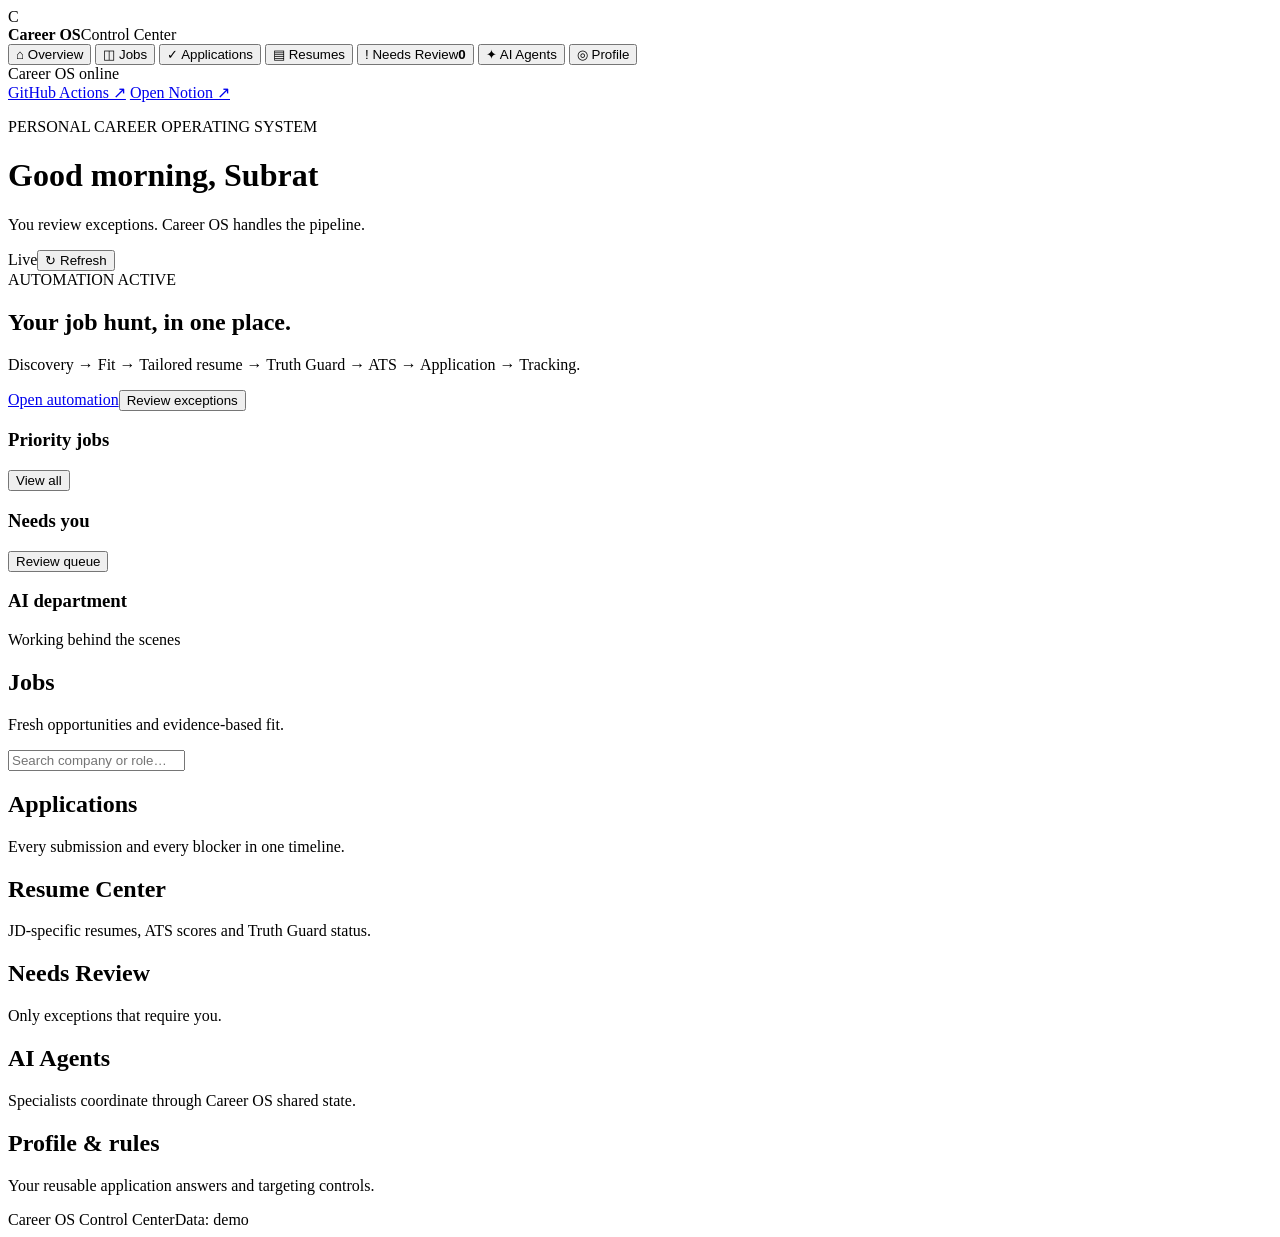
==== dashboard/index.html @ f55275de "feat: add Career OS control center UI" ====
<!doctype html>
<html lang="en">
<head>
  <meta charset="utf-8" />
  <meta name="viewport" content="width=device-width,initial-scale=1" />
  <meta name="theme-color" content="#0b1020" />
  <title>Career OS — Control Center</title>
  <link rel="stylesheet" href="styles.css" />
</head>
<body>
  <div class="app-shell">
    <aside class="sidebar">
      <div class="brand"><div class="brand-mark">C</div><div><strong>Career OS</strong><span>Control Center</span></div></div>
      <nav>
        <button class="nav active" data-view="overview">⌂ <span>Overview</span></button>
        <button class="nav" data-view="jobs">◫ <span>Jobs</span></button>
        <button class="nav" data-view="applications">✓ <span>Applications</span></button>
        <button class="nav" data-view="resumes">▤ <span>Resumes</span></button>
        <button class="nav" data-view="review">! <span>Needs Review</span><b id="reviewBadge">0</b></button>
        <button class="nav" data-view="agents">✦ <span>AI Agents</span></button>
        <button class="nav" data-view="profile">◎ <span>Profile</span></button>
      </nav>
      <div class="sidebar-bottom">
        <div class="system"><i></i><span>Career OS online</span></div>
        <a href="https://github.com/Subratrout-486/Career-OS/actions" target="_blank">GitHub Actions ↗</a>
        <a href="https://www.notion.so/" target="_blank">Open Notion ↗</a>
      </div>
    </aside>

    <main class="main">
      <header class="topbar">
        <div><p class="eyebrow">PERSONAL CAREER OPERATING SYSTEM</p><h1 id="pageTitle">Good morning, Subrat</h1><p class="sub">You review exceptions. Career OS handles the pipeline.</p></div>
        <div class="top-actions"><span class="live"><i></i> Live</span><button id="refresh" class="ghost">↻ Refresh</button></div>
      </header>

      <section id="overview" class="view active-view">
        <div class="hero-card">
          <div><span class="pill green">AUTOMATION ACTIVE</span><h2>Your job hunt, in one place.</h2><p>Discovery → Fit → Tailored resume → Truth Guard → ATS → Application → Tracking.</p></div>
          <div class="hero-actions"><a class="primary" href="https://github.com/Subratrout-486/Career-OS/actions" target="_blank">Open automation</a><button class="secondary" data-view-jump="review">Review exceptions</button></div>
        </div>
        <div class="stats" id="stats"></div>
        <div class="grid two">
          <div class="card"><div class="card-head"><h3>Priority jobs</h3><button data-view-jump="jobs">View all</button></div><div id="priorityJobs"></div></div>
          <div class="card"><div class="card-head"><h3>Needs you</h3><button data-view-jump="review">Review queue</button></div><div id="reviewList"></div></div>
        </div>
        <div class="card"><div class="card-head"><h3>AI department</h3><span class="muted">Working behind the scenes</span></div><div class="agent-strip" id="agentStrip"></div></div>
      </section>

      <section id="jobs" class="view"><div class="section-head"><div><h2>Jobs</h2><p>Fresh opportunities and evidence-based fit.</p></div><input id="jobSearch" placeholder="Search company or role…" /></div><div class="card table-card"><div id="jobsTable"></div></div></section>
      <section id="applications" class="view"><div class="section-head"><div><h2>Applications</h2><p>Every submission and every blocker in one timeline.</p></div></div><div class="card table-card"><div id="appsTable"></div></div></section>
      <section id="resumes" class="view"><div class="section-head"><div><h2>Resume Center</h2><p>JD-specific resumes, ATS scores and Truth Guard status.</p></div></div><div class="card table-card"><div id="resumeTable"></div></div></section>
      <section id="review" class="view"><div class="section-head"><div><h2>Needs Review</h2><p>Only exceptions that require you.</p></div></div><div id="reviewCards" class="review-cards"></div></section>
      <section id="agents" class="view"><div class="section-head"><div><h2>AI Agents</h2><p>Specialists coordinate through Career OS shared state.</p></div></div><div id="agentsGrid" class="agent-grid"></div></section>
      <section id="profile" class="view"><div class="section-head"><div><h2>Profile & rules</h2><p>Your reusable application answers and targeting controls.</p></div></div><div class="profile-grid" id="profileGrid"></div></section>

      <footer><span>Career OS Control Center</span><span id="lastSync">Data: demo</span></footer>
    </main>
  </div>
  <script src="app.js"></script>
</body>
</html>
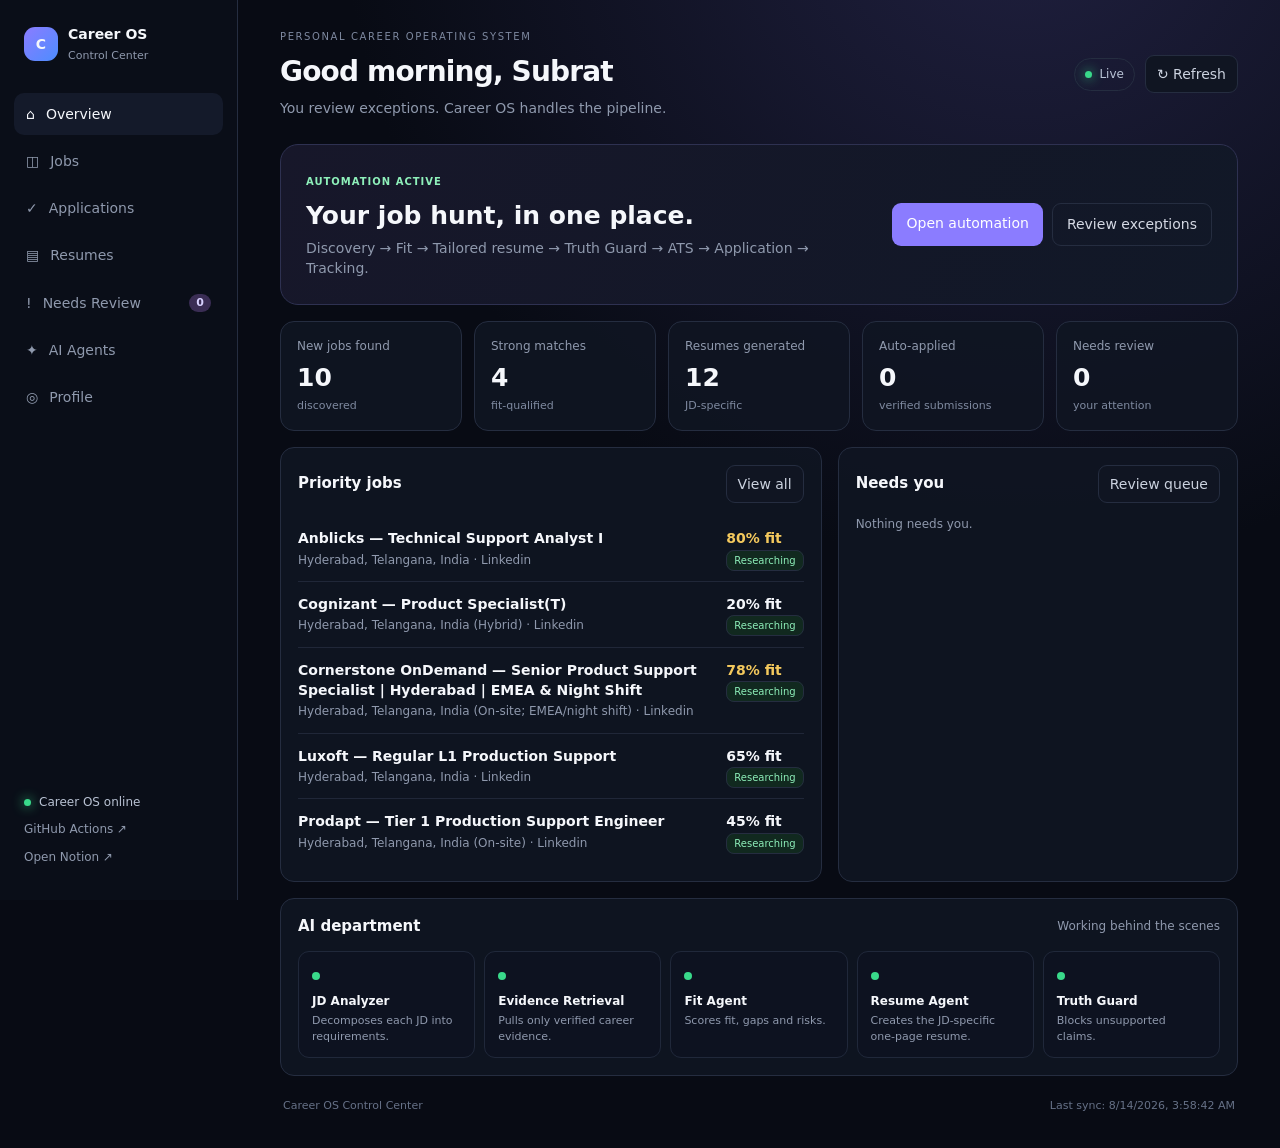
==== commit 0565ac01: "feat: add PWA metadata to Career OS dashboard" ====
--- a/dashboard/index.html
+++ b/dashboard/index.html
@@ -4,6 +4,8 @@
   <meta charset="utf-8" />
   <meta name="viewport" content="width=device-width,initial-scale=1" />
   <meta name="theme-color" content="#0b1020" />
+  <meta name="description" content="Career OS personal job-search control center." />
+  <link rel="manifest" href="manifest.webmanifest" />
   <title>Career OS — Control Center</title>
   <link rel="stylesheet" href="styles.css" />
 </head>
@@ -30,7 +32,7 @@
     <main class="main">
       <header class="topbar">
         <div><p class="eyebrow">PERSONAL CAREER OPERATING SYSTEM</p><h1 id="pageTitle">Good morning, Subrat</h1><p class="sub">You review exceptions. Career OS handles the pipeline.</p></div>
-        <div class="top-actions"><span class="live"><i></i> Live</span><button id="refresh" class="ghost">↻ Refresh</button></div>
+        <div class="top-actions"><span class="live"><i></i> Live</span><button id="install" class="ghost" hidden>Install app</button><button id="refresh" class="ghost">↻ Refresh</button></div>
       </header>
 
       <section id="overview" class="view active-view">
@@ -57,5 +59,19 @@
     </main>
   </div>
   <script src="app.js"></script>
+  <script>
+    if ('serviceWorker' in navigator) navigator.serviceWorker.register('./sw.js').catch(() => {});
+    let deferredInstall;
+    const installButton = document.getElementById('install');
+    window.addEventListener('beforeinstallprompt', event => {
+      event.preventDefault(); deferredInstall = event; installButton.hidden = false;
+    });
+    installButton.addEventListener('click', async () => {
+      if (!deferredInstall) return;
+      deferredInstall.prompt();
+      await deferredInstall.userChoice;
+      deferredInstall = null; installButton.hidden = true;
+    });
+  </script>
 </body>
 </html>
--- a/dashboard/styles.css
+++ b/dashboard/styles.css
@@ -0,0 +1 @@
+:root{--bg:#080b14;--panel:#101522;--panel2:#141a2a;--line:#252d40;--text:#f5f7fb;--muted:#8f99ad;--accent:#8b7cff;--green:#39d98a;--yellow:#f4c95d;--red:#ff6b7a;--blue:#5ca8ff}*{box-sizing:border-box}body{margin:0;background:radial-gradient(circle at 80% -10%,#202040 0,#080b14 42%);color:var(--text);font:14px/1.45 Inter,ui-sans-serif,system-ui,-apple-system,BlinkMacSystemFont,"Segoe UI",sans-serif}button,input{font:inherit}.app-shell{display:flex;min-height:100vh}.sidebar{width:238px;border-right:1px solid var(--line);padding:22px 14px;display:flex;flex-direction:column;background:#0a0e18;position:sticky;top:0;height:100vh}.brand{display:flex;gap:10px;align-items:center;padding:2px 10px 28px}.brand-mark{width:34px;height:34px;border-radius:11px;background:linear-gradient(135deg,#8b7cff,#4d8dff);display:grid;place-items:center;font-weight:800}.brand strong{display:block}.brand span{font-size:11px;color:var(--muted)}nav{display:grid;gap:5px}.nav{border:0;background:transparent;color:var(--muted);padding:11px 12px;border-radius:10px;text-align:left;cursor:pointer;display:flex;align-items:center;gap:11px}.nav:hover,.nav.active{background:var(--panel2);color:var(--text)}.nav b{margin-left:auto;font-size:11px;background:#3a2d54;color:#d9d2ff;border-radius:20px;padding:1px 7px}.sidebar-bottom{margin-top:auto;display:grid;gap:10px;padding:12px 10px;font-size:12px}.sidebar-bottom a{color:var(--muted);text-decoration:none}.system{display:flex;gap:8px;align-items:center;color:#b9c2d3}.system i,.live i{width:7px;height:7px;border-radius:50%;background:var(--green);display:inline-block;box-shadow:0 0 12px var(--green)}.main{flex:1;max-width:1500px;margin:auto;padding:30px 42px}.topbar{display:flex;justify-content:space-between;gap:20px;margin-bottom:26px}.eyebrow{font-size:10px;letter-spacing:.16em;color:#7e89a0;margin:0 0 7px}.topbar h1{margin:0;font-size:28px;letter-spacing:-.03em}.sub,.section-head p{margin:6px 0 0;color:var(--muted)}.top-actions{display:flex;gap:10px;align-items:center}.live{padding:7px 10px;border:1px solid var(--line);border-radius:20px;color:#b8c2d5;font-size:12px;display:flex;gap:7px;align-items:center}.ghost,.card-head button{border:1px solid var(--line);background:var(--panel);color:#cbd2df;border-radius:9px;padding:8px 11px;cursor:pointer}.hero-card{border:1px solid #2e3151;background:linear-gradient(120deg,#17172a,#111827);border-radius:18px;padding:25px;display:flex;justify-content:space-between;gap:20px;align-items:center;margin-bottom:16px}.pill{font-size:10px;font-weight:700;letter-spacing:.1em}.green{color:#8ef0ba}.hero-card h2{font-size:25px;margin:7px 0 4px}.hero-card p{color:var(--muted);margin:0}.hero-actions{display:flex;gap:9px;white-space:nowrap}.primary,.secondary{border-radius:9px;padding:10px 14px;text-decoration:none;cursor:pointer}.primary{background:var(--accent);color:white}.secondary{background:transparent;color:#d5d9e4;border:1px solid var(--line)}.stats{display:grid;grid-template-columns:repeat(5,1fr);gap:12px;margin-bottom:16px}.stat,.card{background:rgba(16,21,34,.86);border:1px solid var(--line);border-radius:14px}.stat{padding:16px}.stat .label{color:var(--muted);font-size:12px}.stat .value{font-size:25px;font-weight:750;margin-top:5px}.stat .delta{font-size:11px;color:#7f8aa0;margin-top:2px}.grid.two{display:grid;grid-template-columns:1.15fr .85fr;gap:16px;margin-bottom:16px}.card{padding:17px}.card-head{display:flex;align-items:center;justify-content:space-between;margin-bottom:13px}.card-head h3{margin:0;font-size:15px}.muted{color:var(--muted);font-size:12px}.job-row,.review-row{padding:12px 0;border-top:1px solid #202738;display:flex;justify-content:space-between;gap:14px}.job-row:first-child,.review-row:first-child{border-top:0}.job-title{font-weight:650}.job-meta{font-size:12px;color:var(--muted);margin-top:3px}.score{font-weight:750}.score.good{color:var(--green)}.score.mid{color:var(--yellow)}.status{font-size:10px;padding:4px 7px;border-radius:8px;border:1px solid var(--line);white-space:nowrap}.status.ready,.status.submitted{color:#8ef0ba;background:#11291f}.status.review{color:#f5d985;background:#2a2513}.status.blocked{color:#ff9da8;background:#2a151a}.agent-strip{display:grid;grid-template-columns:repeat(5,1fr);gap:9px}.agent{padding:13px;background:#0d1220;border:1px solid #20283a;border-radius:11px}.agent .dot{width:8px;height:8px;border-radius:50%;background:var(--green);display:inline-block;margin-right:7px}.agent h4{margin:8px 0 2px;font-size:12px}.agent p{margin:0;color:var(--muted);font-size:11px}.view{display:none}.active-view{display:block}.section-head{display:flex;justify-content:space-between;align-items:end;margin-bottom:16px}.section-head h2{margin:0;font-size:24px}.section-head input{width:260px;background:var(--panel);border:1px solid var(--line);border-radius:9px;padding:10px 12px;color:white;outline:0}.table-card{overflow:auto;padding:0}.table{width:100%;border-collapse:collapse}.table th,.table td{text-align:left;padding:13px 15px;border-bottom:1px solid #202738;vertical-align:top}.table th{font-size:11px;color:#7f8aa0;text-transform:uppercase;letter-spacing:.08em}.table td{font-size:13px}.review-cards{display:grid;gap:12px}.review-card{background:var(--panel);border:1px solid var(--line);border-left:3px solid var(--yellow);border-radius:12px;padding:16px}.review-card h3{margin:0 0 5px}.review-card p{margin:4px 0;color:var(--muted)}.agent-grid{display:grid;grid-template-columns:repeat(3,1fr);gap:12px}.agent-large{background:var(--panel);border:1px solid var(--line);border-radius:13px;padding:18px}.agent-large h3{margin:0 0 5px}.agent-large p{color:var(--muted);font-size:12px}.profile-grid{display:grid;grid-template-columns:repeat(2,1fr);gap:12px}.profile-item{background:var(--panel);border:1px solid var(--line);border-radius:12px;padding:15px}.profile-item .k{color:var(--muted);font-size:11px}.profile-item .v{font-weight:650;margin-top:4px}footer{display:flex;justify-content:space-between;color:#667187;font-size:11px;padding:22px 3px 4px}@media(max-width:900px){.sidebar{width:70px;padding:15px 8px}.brand div:not(.brand-mark),.nav span,.sidebar-bottom{display:none}.main{padding:22px}.stats{grid-template-columns:repeat(2,1fr)}.grid.two,.agent-grid,.profile-grid{grid-template-columns:1fr}.agent-strip{grid-template-columns:repeat(2,1fr)}.hero-card{display:block}.hero-actions{margin-top:15px}.section-head{align-items:stretch;gap:12px;flex-direction:column}.section-head input{width:100%}}@media(max-width:520px){.main{padding:16px}.topbar h1{font-size:22px}.top-actions{display:none}.stats{grid-template-columns:1fr 1fr}.agent-strip{grid-template-columns:1fr 1fr}.hero-card h2{font-size:20px}}
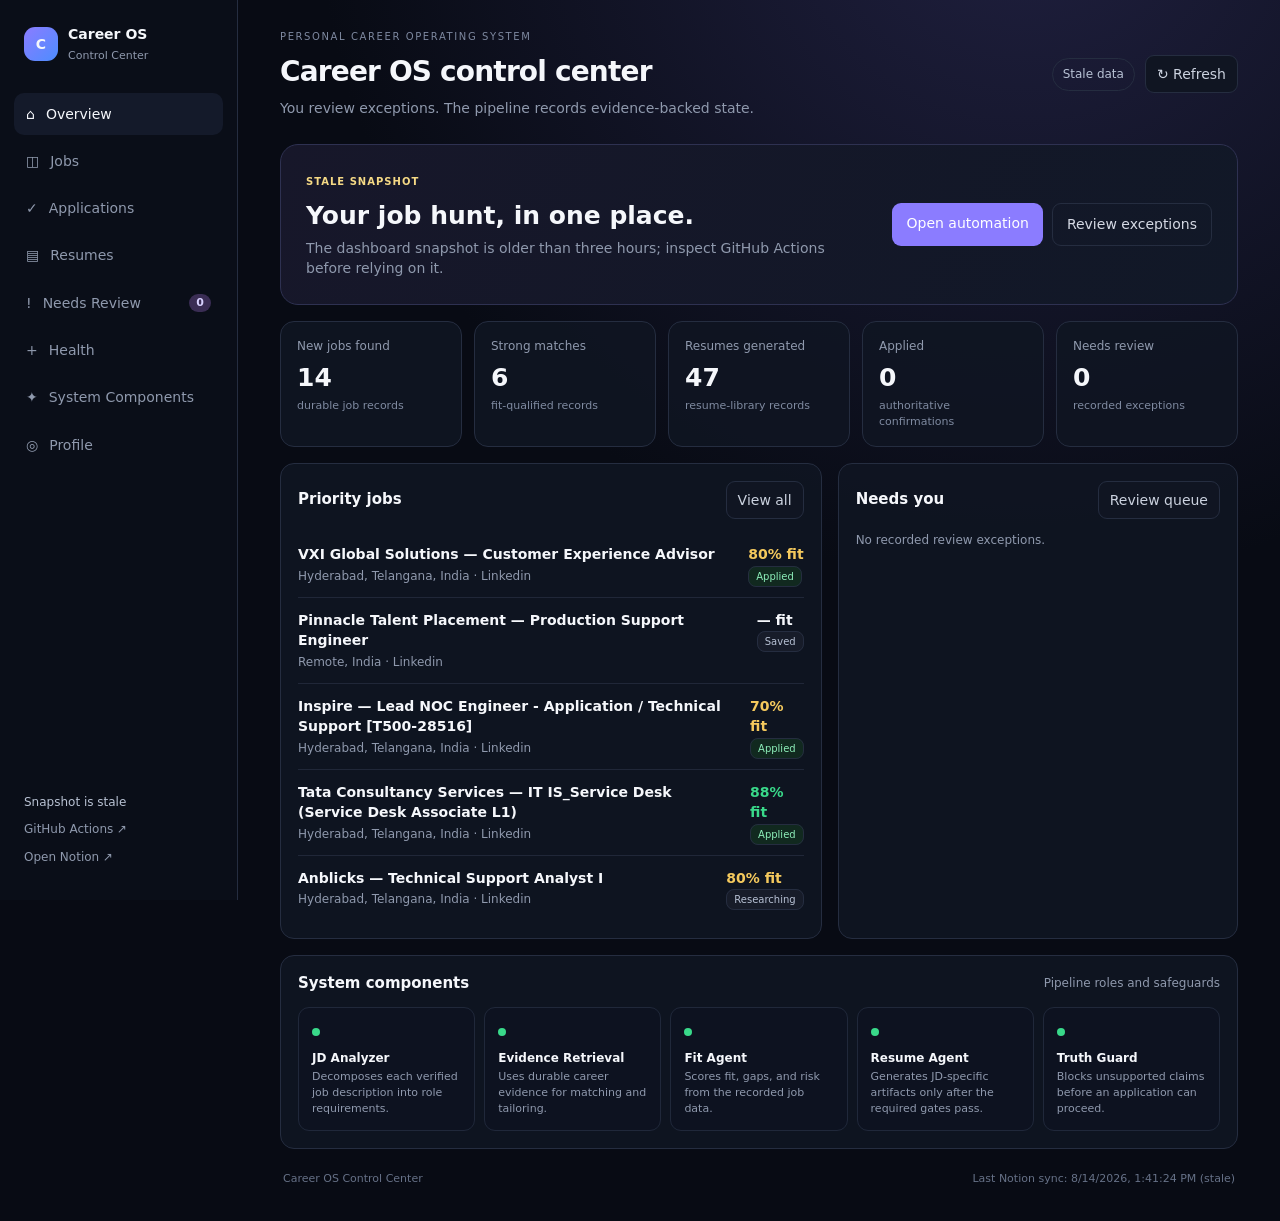
==== commit 4acb0a68: "fix: preserve authoritative dashboard state and application records" ====
--- a/dashboard/index.html
+++ b/dashboard/index.html
@@ -4,8 +4,6 @@
   <meta charset="utf-8" />
   <meta name="viewport" content="width=device-width,initial-scale=1" />
   <meta name="theme-color" content="#0b1020" />
-  <meta name="description" content="Career OS personal job-search control center." />
-  <link rel="manifest" href="manifest.webmanifest" />
   <title>Career OS — Control Center</title>
   <link rel="stylesheet" href="styles.css" />
 </head>
@@ -19,59 +17,47 @@
         <button class="nav" data-view="applications">✓ <span>Applications</span></button>
         <button class="nav" data-view="resumes">▤ <span>Resumes</span></button>
         <button class="nav" data-view="review">! <span>Needs Review</span><b id="reviewBadge">0</b></button>
-        <button class="nav" data-view="agents">✦ <span>AI Agents</span></button>
+        <button class="nav" data-view="health">+ <span>Health</span></button>
+        <button class="nav" data-view="agents">✦ <span>System Components</span></button>
         <button class="nav" data-view="profile">◎ <span>Profile</span></button>
       </nav>
       <div class="sidebar-bottom">
-        <div class="system"><i></i><span>Career OS online</span></div>
-        <a href="https://github.com/Subratrout-486/Career-OS/actions" target="_blank">GitHub Actions ↗</a>
-        <a href="https://www.notion.so/" target="_blank">Open Notion ↗</a>
+        <div id="systemStatus" class="system blocked"><i></i><span>Authoritative snapshot unavailable</span></div>
+        <a href="https://github.com/Subratrout-486/Career-OS/actions" target="_blank" rel="noopener">GitHub Actions ↗</a>
+        <a href="https://www.notion.so/" target="_blank" rel="noopener">Open Notion ↗</a>
       </div>
     </aside>
 
     <main class="main">
       <header class="topbar">
-        <div><p class="eyebrow">PERSONAL CAREER OPERATING SYSTEM</p><h1 id="pageTitle">Good morning, Subrat</h1><p class="sub">You review exceptions. Career OS handles the pipeline.</p></div>
-        <div class="top-actions"><span class="live"><i></i> Live</span><button id="install" class="ghost" hidden>Install app</button><button id="refresh" class="ghost">↻ Refresh</button></div>
+        <div><p class="eyebrow">PERSONAL CAREER OPERATING SYSTEM</p><h1 id="pageTitle">Career OS control center</h1><p class="sub">You review exceptions. The pipeline records evidence-backed state.</p></div>
+        <div class="top-actions"><span id="liveStatus" class="live blocked"><i></i> Data unavailable</span><button id="refresh" class="ghost">↻ Refresh</button></div>
       </header>
 
       <section id="overview" class="view active-view">
         <div class="hero-card">
-          <div><span class="pill green">AUTOMATION ACTIVE</span><h2>Your job hunt, in one place.</h2><p>Discovery → Fit → Tailored resume → Truth Guard → ATS → Application → Tracking.</p></div>
-          <div class="hero-actions"><a class="primary" href="https://github.com/Subratrout-486/Career-OS/actions" target="_blank">Open automation</a><button class="secondary" data-view-jump="review">Review exceptions</button></div>
+          <div><span id="automationPill" class="pill warning">SYNC BLOCKED</span><h2>Your job hunt, in one place.</h2><p id="dataNotice">No authoritative Career OS dashboard snapshot is available.</p></div>
+          <div class="hero-actions"><a class="primary" href="https://github.com/Subratrout-486/Career-OS/actions" target="_blank" rel="noopener">Open automation</a><button class="secondary" data-view-jump="review">Review exceptions</button></div>
         </div>
         <div class="stats" id="stats"></div>
         <div class="grid two">
           <div class="card"><div class="card-head"><h3>Priority jobs</h3><button data-view-jump="jobs">View all</button></div><div id="priorityJobs"></div></div>
           <div class="card"><div class="card-head"><h3>Needs you</h3><button data-view-jump="review">Review queue</button></div><div id="reviewList"></div></div>
         </div>
-        <div class="card"><div class="card-head"><h3>AI department</h3><span class="muted">Working behind the scenes</span></div><div class="agent-strip" id="agentStrip"></div></div>
+        <div class="card"><div class="card-head"><h3>System components</h3><span class="muted">Pipeline roles and safeguards</span></div><div class="agent-strip" id="agentStrip"></div></div>
       </section>
 
-      <section id="jobs" class="view"><div class="section-head"><div><h2>Jobs</h2><p>Fresh opportunities and evidence-based fit.</p></div><input id="jobSearch" placeholder="Search company or role…" /></div><div class="card table-card"><div id="jobsTable"></div></div></section>
-      <section id="applications" class="view"><div class="section-head"><div><h2>Applications</h2><p>Every submission and every blocker in one timeline.</p></div></div><div class="card table-card"><div id="appsTable"></div></div></section>
-      <section id="resumes" class="view"><div class="section-head"><div><h2>Resume Center</h2><p>JD-specific resumes, ATS scores and Truth Guard status.</p></div></div><div class="card table-card"><div id="resumeTable"></div></div></section>
-      <section id="review" class="view"><div class="section-head"><div><h2>Needs Review</h2><p>Only exceptions that require you.</p></div></div><div id="reviewCards" class="review-cards"></div></section>
-      <section id="agents" class="view"><div class="section-head"><div><h2>AI Agents</h2><p>Specialists coordinate through Career OS shared state.</p></div></div><div id="agentsGrid" class="agent-grid"></div></section>
-      <section id="profile" class="view"><div class="section-head"><div><h2>Profile & rules</h2><p>Your reusable application answers and targeting controls.</p></div></div><div class="profile-grid" id="profileGrid"></div></section>
+      <section id="jobs" class="view"><div class="section-head"><div><h2>Jobs</h2><p>Durable opportunities and evidence-based fit.</p></div><input id="jobSearch" placeholder="Search company or role…" /></div><div class="card table-card"><div id="jobsTable"></div></div></section>
+      <section id="applications" class="view"><div class="section-head"><div><h2>Applications</h2><p>Authoritative submissions and recorded blockers.</p></div></div><div class="card table-card"><div id="appsTable"></div></div></section>
+      <section id="resumes" class="view"><div class="section-head"><div><h2>Resume Center</h2><p>JD-specific resume-library records and quality-gate evidence.</p></div></div><div class="card table-card"><div id="resumeTable"></div></div></section>
+      <section id="review" class="view"><div class="section-head"><div><h2>Needs Review</h2><p>Only durable exceptions that require your attention.</p></div></div><div id="reviewCards" class="review-cards"></div></section>
+      <section id="health" class="view"><div class="section-head"><div><h2>Health status</h2><p>Latest recorded integration and pipeline state. Unchecked means no evidence has been collected.</p></div></div><div class="card"><div id="healthList"></div></div></section>
+      <section id="agents" class="view"><div class="section-head"><div><h2>System components</h2><p>Responsibilities enforced by the Career OS pipeline.</p></div></div><div id="agentsGrid" class="agent-grid"></div></section>
+      <section id="profile" class="view"><div class="section-head"><div><h2>Profile & rules</h2><p>Your reusable application facts and user-controlled answers.</p></div></div><div class="profile-grid" id="profileGrid"></div></section>
 
-      <footer><span>Career OS Control Center</span><span id="lastSync">Data: demo</span></footer>
+      <footer><span>Career OS Control Center</span><span id="lastSync">Notion sync blocked — no dashboard state is inferred.</span></footer>
     </main>
   </div>
   <script src="app.js"></script>
-  <script>
-    if ('serviceWorker' in navigator) navigator.serviceWorker.register('./sw.js').catch(() => {});
-    let deferredInstall;
-    const installButton = document.getElementById('install');
-    window.addEventListener('beforeinstallprompt', event => {
-      event.preventDefault(); deferredInstall = event; installButton.hidden = false;
-    });
-    installButton.addEventListener('click', async () => {
-      if (!deferredInstall) return;
-      deferredInstall.prompt();
-      await deferredInstall.userChoice;
-      deferredInstall = null; installButton.hidden = true;
-    });
-  </script>
 </body>
 </html>
--- a/dashboard/styles.css
+++ b/dashboard/styles.css
@@ -1 +1 @@
-:root{--bg:#080b14;--panel:#101522;--panel2:#141a2a;--line:#252d40;--text:#f5f7fb;--muted:#8f99ad;--accent:#8b7cff;--green:#39d98a;--yellow:#f4c95d;--red:#ff6b7a;--blue:#5ca8ff}*{box-sizing:border-box}body{margin:0;background:radial-gradient(circle at 80% -10%,#202040 0,#080b14 42%);color:var(--text);font:14px/1.45 Inter,ui-sans-serif,system-ui,-apple-system,BlinkMacSystemFont,"Segoe UI",sans-serif}button,input{font:inherit}.app-shell{display:flex;min-height:100vh}.sidebar{width:238px;border-right:1px solid var(--line);padding:22px 14px;display:flex;flex-direction:column;background:#0a0e18;position:sticky;top:0;height:100vh}.brand{display:flex;gap:10px;align-items:center;padding:2px 10px 28px}.brand-mark{width:34px;height:34px;border-radius:11px;background:linear-gradient(135deg,#8b7cff,#4d8dff);display:grid;place-items:center;font-weight:800}.brand strong{display:block}.brand span{font-size:11px;color:var(--muted)}nav{display:grid;gap:5px}.nav{border:0;background:transparent;color:var(--muted);padding:11px 12px;border-radius:10px;text-align:left;cursor:pointer;display:flex;align-items:center;gap:11px}.nav:hover,.nav.active{background:var(--panel2);color:var(--text)}.nav b{margin-left:auto;font-size:11px;background:#3a2d54;color:#d9d2ff;border-radius:20px;padding:1px 7px}.sidebar-bottom{margin-top:auto;display:grid;gap:10px;padding:12px 10px;font-size:12px}.sidebar-bottom a{color:var(--muted);text-decoration:none}.system{display:flex;gap:8px;align-items:center;color:#b9c2d3}.system i,.live i{width:7px;height:7px;border-radius:50%;background:var(--green);display:inline-block;box-shadow:0 0 12px var(--green)}.main{flex:1;max-width:1500px;margin:auto;padding:30px 42px}.topbar{display:flex;justify-content:space-between;gap:20px;margin-bottom:26px}.eyebrow{font-size:10px;letter-spacing:.16em;color:#7e89a0;margin:0 0 7px}.topbar h1{margin:0;font-size:28px;letter-spacing:-.03em}.sub,.section-head p{margin:6px 0 0;color:var(--muted)}.top-actions{display:flex;gap:10px;align-items:center}.live{padding:7px 10px;border:1px solid var(--line);border-radius:20px;color:#b8c2d5;font-size:12px;display:flex;gap:7px;align-items:center}.ghost,.card-head button{border:1px solid var(--line);background:var(--panel);color:#cbd2df;border-radius:9px;padding:8px 11px;cursor:pointer}.hero-card{border:1px solid #2e3151;background:linear-gradient(120deg,#17172a,#111827);border-radius:18px;padding:25px;display:flex;justify-content:space-between;gap:20px;align-items:center;margin-bottom:16px}.pill{font-size:10px;font-weight:700;letter-spacing:.1em}.green{color:#8ef0ba}.hero-card h2{font-size:25px;margin:7px 0 4px}.hero-card p{color:var(--muted);margin:0}.hero-actions{display:flex;gap:9px;white-space:nowrap}.primary,.secondary{border-radius:9px;padding:10px 14px;text-decoration:none;cursor:pointer}.primary{background:var(--accent);color:white}.secondary{background:transparent;color:#d5d9e4;border:1px solid var(--line)}.stats{display:grid;grid-template-columns:repeat(5,1fr);gap:12px;margin-bottom:16px}.stat,.card{background:rgba(16,21,34,.86);border:1px solid var(--line);border-radius:14px}.stat{padding:16px}.stat .label{color:var(--muted);font-size:12px}.stat .value{font-size:25px;font-weight:750;margin-top:5px}.stat .delta{font-size:11px;color:#7f8aa0;margin-top:2px}.grid.two{display:grid;grid-template-columns:1.15fr .85fr;gap:16px;margin-bottom:16px}.card{padding:17px}.card-head{display:flex;align-items:center;justify-content:space-between;margin-bottom:13px}.card-head h3{margin:0;font-size:15px}.muted{color:var(--muted);font-size:12px}.job-row,.review-row{padding:12px 0;border-top:1px solid #202738;display:flex;justify-content:space-between;gap:14px}.job-row:first-child,.review-row:first-child{border-top:0}.job-title{font-weight:650}.job-meta{font-size:12px;color:var(--muted);margin-top:3px}.score{font-weight:750}.score.good{color:var(--green)}.score.mid{color:var(--yellow)}.status{font-size:10px;padding:4px 7px;border-radius:8px;border:1px solid var(--line);white-space:nowrap}.status.ready,.status.submitted{color:#8ef0ba;background:#11291f}.status.review{color:#f5d985;background:#2a2513}.status.blocked{color:#ff9da8;background:#2a151a}.agent-strip{display:grid;grid-template-columns:repeat(5,1fr);gap:9px}.agent{padding:13px;background:#0d1220;border:1px solid #20283a;border-radius:11px}.agent .dot{width:8px;height:8px;border-radius:50%;background:var(--green);display:inline-block;margin-right:7px}.agent h4{margin:8px 0 2px;font-size:12px}.agent p{margin:0;color:var(--muted);font-size:11px}.view{display:none}.active-view{display:block}.section-head{display:flex;justify-content:space-between;align-items:end;margin-bottom:16px}.section-head h2{margin:0;font-size:24px}.section-head input{width:260px;background:var(--panel);border:1px solid var(--line);border-radius:9px;padding:10px 12px;color:white;outline:0}.table-card{overflow:auto;padding:0}.table{width:100%;border-collapse:collapse}.table th,.table td{text-align:left;padding:13px 15px;border-bottom:1px solid #202738;vertical-align:top}.table th{font-size:11px;color:#7f8aa0;text-transform:uppercase;letter-spacing:.08em}.table td{font-size:13px}.review-cards{display:grid;gap:12px}.review-card{background:var(--panel);border:1px solid var(--line);border-left:3px solid var(--yellow);border-radius:12px;padding:16px}.review-card h3{margin:0 0 5px}.review-card p{margin:4px 0;color:var(--muted)}.agent-grid{display:grid;grid-template-columns:repeat(3,1fr);gap:12px}.agent-large{background:var(--panel);border:1px solid var(--line);border-radius:13px;padding:18px}.agent-large h3{margin:0 0 5px}.agent-large p{color:var(--muted);font-size:12px}.profile-grid{display:grid;grid-template-columns:repeat(2,1fr);gap:12px}.profile-item{background:var(--panel);border:1px solid var(--line);border-radius:12px;padding:15px}.profile-item .k{color:var(--muted);font-size:11px}.profile-item .v{font-weight:650;margin-top:4px}footer{display:flex;justify-content:space-between;color:#667187;font-size:11px;padding:22px 3px 4px}@media(max-width:900px){.sidebar{width:70px;padding:15px 8px}.brand div:not(.brand-mark),.nav span,.sidebar-bottom{display:none}.main{padding:22px}.stats{grid-template-columns:repeat(2,1fr)}.grid.two,.agent-grid,.profile-grid{grid-template-columns:1fr}.agent-strip{grid-template-columns:repeat(2,1fr)}.hero-card{display:block}.hero-actions{margin-top:15px}.section-head{align-items:stretch;gap:12px;flex-direction:column}.section-head input{width:100%}}@media(max-width:520px){.main{padding:16px}.topbar h1{font-size:22px}.top-actions{display:none}.stats{grid-template-columns:1fr 1fr}.agent-strip{grid-template-columns:1fr 1fr}.hero-card h2{font-size:20px}}
+:root{--bg:#080b14;--panel:#101522;--panel2:#141a2a;--line:#252d40;--text:#f5f7fb;--muted:#8f99ad;--accent:#8b7cff;--green:#39d98a;--yellow:#f4c95d;--red:#ff6b7a;--blue:#5ca8ff}*{box-sizing:border-box}body{margin:0;background:radial-gradient(circle at 80% -10%,#202040 0,#080b14 42%);color:var(--text);font:14px/1.45 Inter,ui-sans-serif,system-ui,-apple-system,BlinkMacSystemFont,"Segoe UI",sans-serif}button,input{font:inherit}.app-shell{display:flex;min-height:100vh}.sidebar{width:238px;border-right:1px solid var(--line);padding:22px 14px;display:flex;flex-direction:column;background:#0a0e18;position:sticky;top:0;height:100vh}.brand{display:flex;gap:10px;align-items:center;padding:2px 10px 28px}.brand-mark{width:34px;height:34px;border-radius:11px;background:linear-gradient(135deg,#8b7cff,#4d8dff);display:grid;place-items:center;font-weight:800}.brand strong{display:block}.brand span{font-size:11px;color:var(--muted)}nav{display:grid;gap:5px}.nav{border:0;background:transparent;color:var(--muted);padding:11px 12px;border-radius:10px;text-align:left;cursor:pointer;display:flex;align-items:center;gap:11px}.nav:hover,.nav.active{background:var(--panel2);color:var(--text)}.nav b{margin-left:auto;font-size:11px;background:#3a2d54;color:#d9d2ff;border-radius:20px;padding:1px 7px}.sidebar-bottom{margin-top:auto;display:grid;gap:10px;padding:12px 10px;font-size:12px}.sidebar-bottom a{color:var(--muted);text-decoration:none}.system{display:flex;gap:8px;align-items:center;color:#b9c2d3}.system i,.live i{width:7px;height:7px;border-radius:50%;background:var(--green);display:inline-block;box-shadow:0 0 12px var(--green)}.system.blocked i,.live.blocked i{background:var(--red);box-shadow:0 0 12px var(--red)}.system.healthy i,.live.healthy i{background:var(--green);box-shadow:0 0 12px var(--green)}.main{flex:1;max-width:1500px;margin:auto;padding:30px 42px}.topbar{display:flex;justify-content:space-between;gap:20px;margin-bottom:26px}.eyebrow{font-size:10px;letter-spacing:.16em;color:#7e89a0;margin:0 0 7px}.topbar h1{margin:0;font-size:28px;letter-spacing:-.03em}.sub,.section-head p{margin:6px 0 0;color:var(--muted)}.top-actions{display:flex;gap:10px;align-items:center}.live{padding:7px 10px;border:1px solid var(--line);border-radius:20px;color:#b8c2d5;font-size:12px;display:flex;gap:7px;align-items:center}.ghost,.card-head button{border:1px solid var(--line);background:var(--panel);color:#cbd2df;border-radius:9px;padding:8px 11px;cursor:pointer}.hero-card{border:1px solid #2e3151;background:linear-gradient(120deg,#17172a,#111827);border-radius:18px;padding:25px;display:flex;justify-content:space-between;gap:20px;align-items:center;margin-bottom:16px}.pill{font-size:10px;font-weight:700;letter-spacing:.1em}.green{color:#8ef0ba}.warning{color:#f5d985}.hero-card h2{font-size:25px;margin:7px 0 4px}.hero-card p{color:var(--muted);margin:0}.hero-actions{display:flex;gap:9px;white-space:nowrap}.primary,.secondary{border-radius:9px;padding:10px 14px;text-decoration:none;cursor:pointer}.primary{background:var(--accent);color:white}.secondary{background:transparent;color:#d5d9e4;border:1px solid var(--line)}.stats{display:grid;grid-template-columns:repeat(5,1fr);gap:12px;margin-bottom:16px}.stat,.card{background:rgba(16,21,34,.86);border:1px solid var(--line);border-radius:14px}.stat{padding:16px}.stat .label{color:var(--muted);font-size:12px}.stat .value{font-size:25px;font-weight:750;margin-top:5px}.stat .delta{font-size:11px;color:#7f8aa0;margin-top:2px}.grid.two{display:grid;grid-template-columns:1.15fr .85fr;gap:16px;margin-bottom:16px}.card{padding:17px}.card-head{display:flex;align-items:center;justify-content:space-between;margin-bottom:13px}.card-head h3{margin:0;font-size:15px}.muted{color:var(--muted);font-size:12px}.job-row,.review-row{padding:12px 0;border-top:1px solid #202738;display:flex;justify-content:space-between;gap:14px}.job-row:first-child,.review-row:first-child{border-top:0}.job-title{font-weight:650}.job-meta{font-size:12px;color:var(--muted);margin-top:3px}.score{font-weight:750}.score.good{color:var(--green)}.score.mid{color:var(--yellow)}.status{font-size:10px;padding:4px 7px;border-radius:8px;border:1px solid var(--line);white-space:nowrap}.status.ready,.status.submitted{color:#8ef0ba;background:#11291f}.status.review{color:#f5d985;background:#2a2513}.status.blocked{color:#ff9da8;background:#2a151a}.status.neutral{color:#b8c2d5;background:#171c29}.agent-strip{display:grid;grid-template-columns:repeat(5,1fr);gap:9px}.agent{padding:13px;background:#0d1220;border:1px solid #20283a;border-radius:11px}.agent .dot{width:8px;height:8px;border-radius:50%;background:var(--green);display:inline-block;margin-right:7px}.agent h4{margin:8px 0 2px;font-size:12px}.agent p{margin:0;color:var(--muted);font-size:11px}.view{display:none}.active-view{display:block}.section-head{display:flex;justify-content:space-between;align-items:end;margin-bottom:16px}.section-head h2{margin:0;font-size:24px}.section-head input{width:260px;background:var(--panel);border:1px solid var(--line);border-radius:9px;padding:10px 12px;color:white;outline:0}.table-card{overflow:auto;padding:0}.table{width:100%;border-collapse:collapse}.table th,.table td{text-align:left;padding:13px 15px;border-bottom:1px solid #202738;vertical-align:top}.table th{font-size:11px;color:#7f8aa0;text-transform:uppercase;letter-spacing:.08em}.table td{font-size:13px}.review-cards{display:grid;gap:12px}.review-card{background:var(--panel);border:1px solid var(--line);border-left:3px solid var(--yellow);border-radius:12px;padding:16px}.review-card h3{margin:0 0 5px}.review-card p{margin:4px 0;color:var(--muted)}.agent-grid{display:grid;grid-template-columns:repeat(3,1fr);gap:12px}.agent-large{background:var(--panel);border:1px solid var(--line);border-radius:13px;padding:18px}.agent-large h3{margin:0 0 5px}.agent-large p{color:var(--muted);font-size:12px}.profile-grid{display:grid;grid-template-columns:repeat(2,1fr);gap:12px}.profile-item{background:var(--panel);border:1px solid var(--line);border-radius:12px;padding:15px}.profile-item .k{color:var(--muted);font-size:11px}.profile-item .v{font-weight:650;margin-top:4px}footer{display:flex;justify-content:space-between;color:#667187;font-size:11px;padding:22px 3px 4px}@media(max-width:900px){.sidebar{width:70px;padding:15px 8px}.brand div:not(.brand-mark),.nav span,.sidebar-bottom{display:none}.main{padding:22px}.stats{grid-template-columns:repeat(2,1fr)}.grid.two,.agent-grid,.profile-grid{grid-template-columns:1fr}.agent-strip{grid-template-columns:repeat(2,1fr)}.hero-card{display:block}.hero-actions{margin-top:15px}.section-head{align-items:stretch;gap:12px;flex-direction:column}.section-head input{width:100%}}@media(max-width:520px){.main{padding:16px}.topbar h1{font-size:22px}.top-actions{display:none}.stats{grid-template-columns:1fr 1fr}.agent-strip{grid-template-columns:1fr 1fr}.hero-card h2{font-size:20px}}
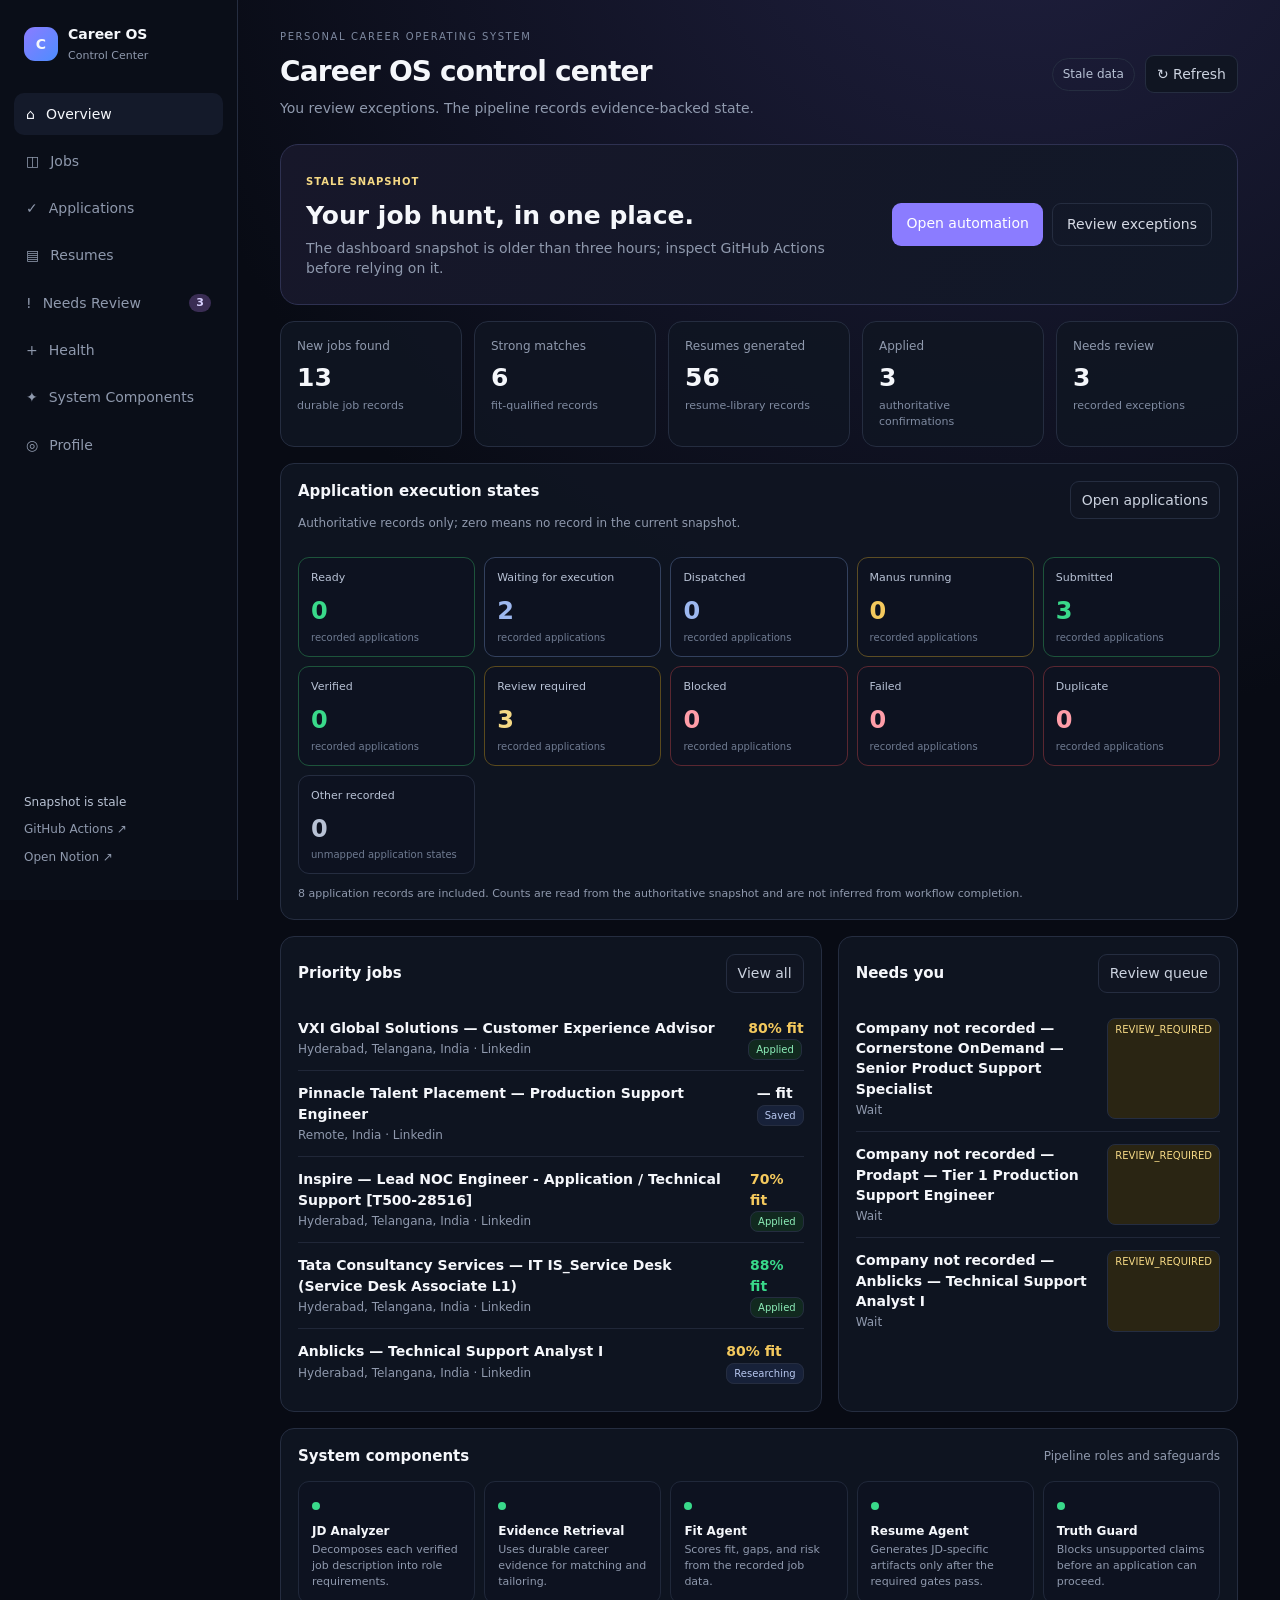
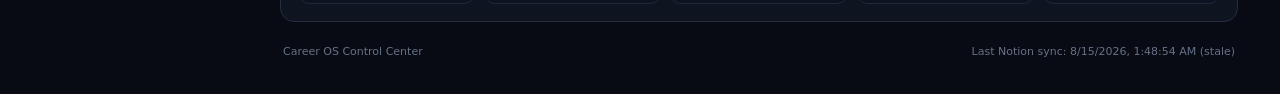
==== commit 2f17beeb: "Make Career OS dashboard operational" ====
--- a/dashboard/index.html
+++ b/dashboard/index.html
@@ -40,6 +40,7 @@
           <div class="hero-actions"><a class="primary" href="https://github.com/Subratrout-486/Career-OS/actions" target="_blank" rel="noopener">Open automation</a><button class="secondary" data-view-jump="review">Review exceptions</button></div>
         </div>
         <div class="stats" id="stats"></div>
+        <div class="card status-card"><div class="card-head"><div><h3>Application execution states</h3><p class="muted">Authoritative records only; zero means no record in the current snapshot.</p></div><button data-view-jump="applications">Open applications</button></div><div id="statusSummary" class="status-grid"></div><p id="statusSummaryNote" class="status-summary-note"></p></div>
         <div class="grid two">
           <div class="card"><div class="card-head"><h3>Priority jobs</h3><button data-view-jump="jobs">View all</button></div><div id="priorityJobs"></div></div>
           <div class="card"><div class="card-head"><h3>Needs you</h3><button data-view-jump="review">Review queue</button></div><div id="reviewList"></div></div>
--- a/dashboard/styles.css
+++ b/dashboard/styles.css
@@ -1 +1,3 @@
 :root{--bg:#080b14;--panel:#101522;--panel2:#141a2a;--line:#252d40;--text:#f5f7fb;--muted:#8f99ad;--accent:#8b7cff;--green:#39d98a;--yellow:#f4c95d;--red:#ff6b7a;--blue:#5ca8ff}*{box-sizing:border-box}body{margin:0;background:radial-gradient(circle at 80% -10%,#202040 0,#080b14 42%);color:var(--text);font:14px/1.45 Inter,ui-sans-serif,system-ui,-apple-system,BlinkMacSystemFont,"Segoe UI",sans-serif}button,input{font:inherit}.app-shell{display:flex;min-height:100vh}.sidebar{width:238px;border-right:1px solid var(--line);padding:22px 14px;display:flex;flex-direction:column;background:#0a0e18;position:sticky;top:0;height:100vh}.brand{display:flex;gap:10px;align-items:center;padding:2px 10px 28px}.brand-mark{width:34px;height:34px;border-radius:11px;background:linear-gradient(135deg,#8b7cff,#4d8dff);display:grid;place-items:center;font-weight:800}.brand strong{display:block}.brand span{font-size:11px;color:var(--muted)}nav{display:grid;gap:5px}.nav{border:0;background:transparent;color:var(--muted);padding:11px 12px;border-radius:10px;text-align:left;cursor:pointer;display:flex;align-items:center;gap:11px}.nav:hover,.nav.active{background:var(--panel2);color:var(--text)}.nav b{margin-left:auto;font-size:11px;background:#3a2d54;color:#d9d2ff;border-radius:20px;padding:1px 7px}.sidebar-bottom{margin-top:auto;display:grid;gap:10px;padding:12px 10px;font-size:12px}.sidebar-bottom a{color:var(--muted);text-decoration:none}.system{display:flex;gap:8px;align-items:center;color:#b9c2d3}.system i,.live i{width:7px;height:7px;border-radius:50%;background:var(--green);display:inline-block;box-shadow:0 0 12px var(--green)}.system.blocked i,.live.blocked i{background:var(--red);box-shadow:0 0 12px var(--red)}.system.healthy i,.live.healthy i{background:var(--green);box-shadow:0 0 12px var(--green)}.main{flex:1;max-width:1500px;margin:auto;padding:30px 42px}.topbar{display:flex;justify-content:space-between;gap:20px;margin-bottom:26px}.eyebrow{font-size:10px;letter-spacing:.16em;color:#7e89a0;margin:0 0 7px}.topbar h1{margin:0;font-size:28px;letter-spacing:-.03em}.sub,.section-head p{margin:6px 0 0;color:var(--muted)}.top-actions{display:flex;gap:10px;align-items:center}.live{padding:7px 10px;border:1px solid var(--line);border-radius:20px;color:#b8c2d5;font-size:12px;display:flex;gap:7px;align-items:center}.ghost,.card-head button{border:1px solid var(--line);background:var(--panel);color:#cbd2df;border-radius:9px;padding:8px 11px;cursor:pointer}.hero-card{border:1px solid #2e3151;background:linear-gradient(120deg,#17172a,#111827);border-radius:18px;padding:25px;display:flex;justify-content:space-between;gap:20px;align-items:center;margin-bottom:16px}.pill{font-size:10px;font-weight:700;letter-spacing:.1em}.green{color:#8ef0ba}.warning{color:#f5d985}.hero-card h2{font-size:25px;margin:7px 0 4px}.hero-card p{color:var(--muted);margin:0}.hero-actions{display:flex;gap:9px;white-space:nowrap}.primary,.secondary{border-radius:9px;padding:10px 14px;text-decoration:none;cursor:pointer}.primary{background:var(--accent);color:white}.secondary{background:transparent;color:#d5d9e4;border:1px solid var(--line)}.stats{display:grid;grid-template-columns:repeat(5,1fr);gap:12px;margin-bottom:16px}.stat,.card{background:rgba(16,21,34,.86);border:1px solid var(--line);border-radius:14px}.stat{padding:16px}.stat .label{color:var(--muted);font-size:12px}.stat .value{font-size:25px;font-weight:750;margin-top:5px}.stat .delta{font-size:11px;color:#7f8aa0;margin-top:2px}.grid.two{display:grid;grid-template-columns:1.15fr .85fr;gap:16px;margin-bottom:16px}.card{padding:17px}.card-head{display:flex;align-items:center;justify-content:space-between;margin-bottom:13px}.card-head h3{margin:0;font-size:15px}.muted{color:var(--muted);font-size:12px}.job-row,.review-row{padding:12px 0;border-top:1px solid #202738;display:flex;justify-content:space-between;gap:14px}.job-row:first-child,.review-row:first-child{border-top:0}.job-title{font-weight:650}.job-meta{font-size:12px;color:var(--muted);margin-top:3px}.score{font-weight:750}.score.good{color:var(--green)}.score.mid{color:var(--yellow)}.status{font-size:10px;padding:4px 7px;border-radius:8px;border:1px solid var(--line);white-space:nowrap}.status.ready,.status.submitted{color:#8ef0ba;background:#11291f}.status.review{color:#f5d985;background:#2a2513}.status.blocked{color:#ff9da8;background:#2a151a}.status.neutral{color:#b8c2d5;background:#171c29}.agent-strip{display:grid;grid-template-columns:repeat(5,1fr);gap:9px}.agent{padding:13px;background:#0d1220;border:1px solid #20283a;border-radius:11px}.agent .dot{width:8px;height:8px;border-radius:50%;background:var(--green);display:inline-block;margin-right:7px}.agent h4{margin:8px 0 2px;font-size:12px}.agent p{margin:0;color:var(--muted);font-size:11px}.view{display:none}.active-view{display:block}.section-head{display:flex;justify-content:space-between;align-items:end;margin-bottom:16px}.section-head h2{margin:0;font-size:24px}.section-head input{width:260px;background:var(--panel);border:1px solid var(--line);border-radius:9px;padding:10px 12px;color:white;outline:0}.table-card{overflow:auto;padding:0}.table{width:100%;border-collapse:collapse}.table th,.table td{text-align:left;padding:13px 15px;border-bottom:1px solid #202738;vertical-align:top}.table th{font-size:11px;color:#7f8aa0;text-transform:uppercase;letter-spacing:.08em}.table td{font-size:13px}.review-cards{display:grid;gap:12px}.review-card{background:var(--panel);border:1px solid var(--line);border-left:3px solid var(--yellow);border-radius:12px;padding:16px}.review-card h3{margin:0 0 5px}.review-card p{margin:4px 0;color:var(--muted)}.agent-grid{display:grid;grid-template-columns:repeat(3,1fr);gap:12px}.agent-large{background:var(--panel);border:1px solid var(--line);border-radius:13px;padding:18px}.agent-large h3{margin:0 0 5px}.agent-large p{color:var(--muted);font-size:12px}.profile-grid{display:grid;grid-template-columns:repeat(2,1fr);gap:12px}.profile-item{background:var(--panel);border:1px solid var(--line);border-radius:12px;padding:15px}.profile-item .k{color:var(--muted);font-size:11px}.profile-item .v{font-weight:650;margin-top:4px}footer{display:flex;justify-content:space-between;color:#667187;font-size:11px;padding:22px 3px 4px}@media(max-width:900px){.sidebar{width:70px;padding:15px 8px}.brand div:not(.brand-mark),.nav span,.sidebar-bottom{display:none}.main{padding:22px}.stats{grid-template-columns:repeat(2,1fr)}.grid.two,.agent-grid,.profile-grid{grid-template-columns:1fr}.agent-strip{grid-template-columns:repeat(2,1fr)}.hero-card{display:block}.hero-actions{margin-top:15px}.section-head{align-items:stretch;gap:12px;flex-direction:column}.section-head input{width:100%}}@media(max-width:520px){.main{padding:16px}.topbar h1{font-size:22px}.top-actions{display:none}.stats{grid-template-columns:1fr 1fr}.agent-strip{grid-template-columns:1fr 1fr}.hero-card h2{font-size:20px}}
+
+.status-card{margin-bottom:16px}.status-card .card-head{align-items:flex-start}.status-card .card-head h3{margin-bottom:4px}.status-grid{display:grid;grid-template-columns:repeat(5,1fr);gap:9px}.status-metric{border:1px solid var(--line);border-radius:11px;padding:12px;background:#0d1220;min-width:0}.status-metric-label{font-size:11px;color:#b8c2d5;white-space:nowrap;overflow:hidden;text-overflow:ellipsis}.status-metric-value{font-size:24px;font-weight:780;margin-top:8px}.status-metric-note{font-size:10px;color:#6f7b91;margin-top:2px;line-height:1.3}.status-metric.ready,.status-metric.submitted,.status-metric.verified{border-color:#1d543b}.status-metric.ready .status-metric-value,.status-metric.submitted .status-metric-value,.status-metric.verified .status-metric-value{color:var(--green)}.status-metric.waiting,.status-metric.dispatched{border-color:#33415e}.status-metric.waiting .status-metric-value,.status-metric.dispatched .status-metric-value{color:#9db8ef}.status-metric.running{border-color:#5c4d24}.status-metric.running .status-metric-value{color:var(--yellow)}.status-metric.review{border-color:#5a4a1d}.status-metric.review .status-metric-value{color:#f5d985}.status-metric.blocked,.status-metric.failed,.status-metric.duplicate{border-color:#5a2731}.status-metric.blocked .status-metric-value,.status-metric.failed .status-metric-value,.status-metric.duplicate .status-metric-value{color:#ff9da8}.status-metric.other .status-metric-value{color:#b8c2d5}.status-summary-note{margin:12px 0 0;color:var(--muted);font-size:11px}.status.running{color:#f5d985;background:#2a2513}.status.failed,.status.duplicate{color:#ff9da8;background:#2a151a}.status.verified{color:#8ef0ba;background:#11291f}.status.waiting,.status.dispatched{color:#b8c8f0;background:#172139}.record-link{color:#b8c8f0;text-decoration:none}.record-link:hover{text-decoration:underline}@media(max-width:1100px){.status-grid{grid-template-columns:repeat(3,1fr)}}@media(max-width:900px){.status-grid{grid-template-columns:repeat(2,1fr)}}@media(max-width:520px){.status-grid{grid-template-columns:1fr 1fr}.status-card .card-head{display:block}.status-card .card-head button{margin-top:10px}}
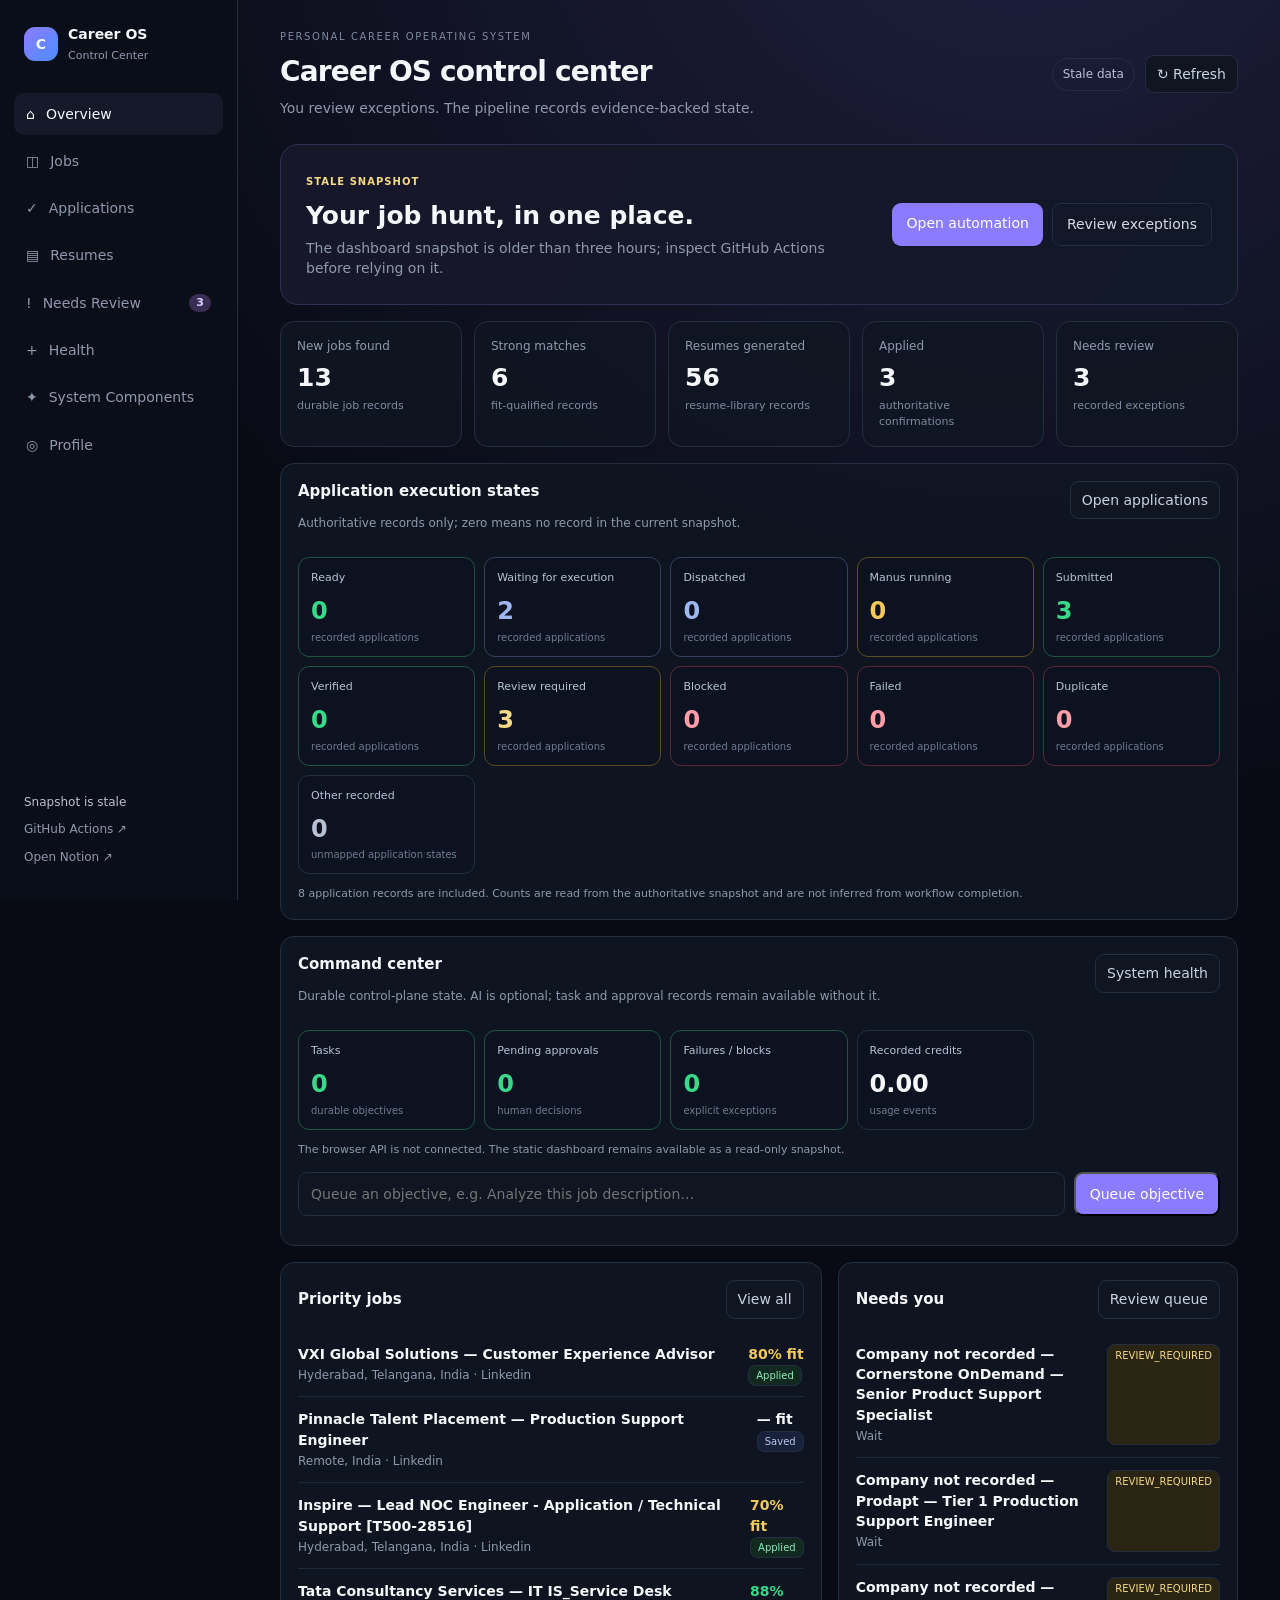
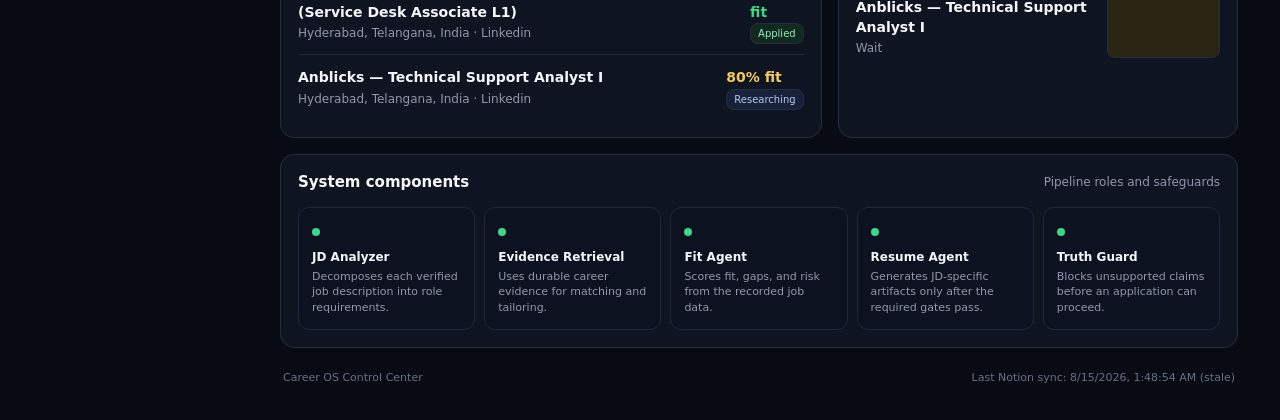
==== commit 2272e62f: "Add cloud-first career OS control plane" ====
--- a/dashboard/index.html
+++ b/dashboard/index.html
@@ -41,6 +41,7 @@
         </div>
         <div class="stats" id="stats"></div>
         <div class="card status-card"><div class="card-head"><div><h3>Application execution states</h3><p class="muted">Authoritative records only; zero means no record in the current snapshot.</p></div><button data-view-jump="applications">Open applications</button></div><div id="statusSummary" class="status-grid"></div><p id="statusSummaryNote" class="status-summary-note"></p></div>
+        <div class="card status-card"><div class="card-head"><div><h3>Command center</h3><p class="muted">Durable control-plane state. AI is optional; task and approval records remain available without it.</p></div><button data-view-jump="health">System health</button></div><div id="controlPlaneSummary" class="status-grid"></div><p id="controlPlaneNote" class="status-summary-note"></p><form id="objectiveForm" class="objective-form"><input id="objectiveInput" required maxlength="2000" placeholder="Queue an objective, e.g. Analyze this job description…" /><button class="primary" type="submit">Queue objective</button></form><p id="objectiveMessage" class="status-summary-note"></p></div>
         <div class="grid two">
           <div class="card"><div class="card-head"><h3>Priority jobs</h3><button data-view-jump="jobs">View all</button></div><div id="priorityJobs"></div></div>
           <div class="card"><div class="card-head"><h3>Needs you</h3><button data-view-jump="review">Review queue</button></div><div id="reviewList"></div></div>
--- a/dashboard/styles.css
+++ b/dashboard/styles.css
@@ -1,3 +1,5 @@
 :root{--bg:#080b14;--panel:#101522;--panel2:#141a2a;--line:#252d40;--text:#f5f7fb;--muted:#8f99ad;--accent:#8b7cff;--green:#39d98a;--yellow:#f4c95d;--red:#ff6b7a;--blue:#5ca8ff}*{box-sizing:border-box}body{margin:0;background:radial-gradient(circle at 80% -10%,#202040 0,#080b14 42%);color:var(--text);font:14px/1.45 Inter,ui-sans-serif,system-ui,-apple-system,BlinkMacSystemFont,"Segoe UI",sans-serif}button,input{font:inherit}.app-shell{display:flex;min-height:100vh}.sidebar{width:238px;border-right:1px solid var(--line);padding:22px 14px;display:flex;flex-direction:column;background:#0a0e18;position:sticky;top:0;height:100vh}.brand{display:flex;gap:10px;align-items:center;padding:2px 10px 28px}.brand-mark{width:34px;height:34px;border-radius:11px;background:linear-gradient(135deg,#8b7cff,#4d8dff);display:grid;place-items:center;font-weight:800}.brand strong{display:block}.brand span{font-size:11px;color:var(--muted)}nav{display:grid;gap:5px}.nav{border:0;background:transparent;color:var(--muted);padding:11px 12px;border-radius:10px;text-align:left;cursor:pointer;display:flex;align-items:center;gap:11px}.nav:hover,.nav.active{background:var(--panel2);color:var(--text)}.nav b{margin-left:auto;font-size:11px;background:#3a2d54;color:#d9d2ff;border-radius:20px;padding:1px 7px}.sidebar-bottom{margin-top:auto;display:grid;gap:10px;padding:12px 10px;font-size:12px}.sidebar-bottom a{color:var(--muted);text-decoration:none}.system{display:flex;gap:8px;align-items:center;color:#b9c2d3}.system i,.live i{width:7px;height:7px;border-radius:50%;background:var(--green);display:inline-block;box-shadow:0 0 12px var(--green)}.system.blocked i,.live.blocked i{background:var(--red);box-shadow:0 0 12px var(--red)}.system.healthy i,.live.healthy i{background:var(--green);box-shadow:0 0 12px var(--green)}.main{flex:1;max-width:1500px;margin:auto;padding:30px 42px}.topbar{display:flex;justify-content:space-between;gap:20px;margin-bottom:26px}.eyebrow{font-size:10px;letter-spacing:.16em;color:#7e89a0;margin:0 0 7px}.topbar h1{margin:0;font-size:28px;letter-spacing:-.03em}.sub,.section-head p{margin:6px 0 0;color:var(--muted)}.top-actions{display:flex;gap:10px;align-items:center}.live{padding:7px 10px;border:1px solid var(--line);border-radius:20px;color:#b8c2d5;font-size:12px;display:flex;gap:7px;align-items:center}.ghost,.card-head button{border:1px solid var(--line);background:var(--panel);color:#cbd2df;border-radius:9px;padding:8px 11px;cursor:pointer}.hero-card{border:1px solid #2e3151;background:linear-gradient(120deg,#17172a,#111827);border-radius:18px;padding:25px;display:flex;justify-content:space-between;gap:20px;align-items:center;margin-bottom:16px}.pill{font-size:10px;font-weight:700;letter-spacing:.1em}.green{color:#8ef0ba}.warning{color:#f5d985}.hero-card h2{font-size:25px;margin:7px 0 4px}.hero-card p{color:var(--muted);margin:0}.hero-actions{display:flex;gap:9px;white-space:nowrap}.primary,.secondary{border-radius:9px;padding:10px 14px;text-decoration:none;cursor:pointer}.primary{background:var(--accent);color:white}.secondary{background:transparent;color:#d5d9e4;border:1px solid var(--line)}.stats{display:grid;grid-template-columns:repeat(5,1fr);gap:12px;margin-bottom:16px}.stat,.card{background:rgba(16,21,34,.86);border:1px solid var(--line);border-radius:14px}.stat{padding:16px}.stat .label{color:var(--muted);font-size:12px}.stat .value{font-size:25px;font-weight:750;margin-top:5px}.stat .delta{font-size:11px;color:#7f8aa0;margin-top:2px}.grid.two{display:grid;grid-template-columns:1.15fr .85fr;gap:16px;margin-bottom:16px}.card{padding:17px}.card-head{display:flex;align-items:center;justify-content:space-between;margin-bottom:13px}.card-head h3{margin:0;font-size:15px}.muted{color:var(--muted);font-size:12px}.job-row,.review-row{padding:12px 0;border-top:1px solid #202738;display:flex;justify-content:space-between;gap:14px}.job-row:first-child,.review-row:first-child{border-top:0}.job-title{font-weight:650}.job-meta{font-size:12px;color:var(--muted);margin-top:3px}.score{font-weight:750}.score.good{color:var(--green)}.score.mid{color:var(--yellow)}.status{font-size:10px;padding:4px 7px;border-radius:8px;border:1px solid var(--line);white-space:nowrap}.status.ready,.status.submitted{color:#8ef0ba;background:#11291f}.status.review{color:#f5d985;background:#2a2513}.status.blocked{color:#ff9da8;background:#2a151a}.status.neutral{color:#b8c2d5;background:#171c29}.agent-strip{display:grid;grid-template-columns:repeat(5,1fr);gap:9px}.agent{padding:13px;background:#0d1220;border:1px solid #20283a;border-radius:11px}.agent .dot{width:8px;height:8px;border-radius:50%;background:var(--green);display:inline-block;margin-right:7px}.agent h4{margin:8px 0 2px;font-size:12px}.agent p{margin:0;color:var(--muted);font-size:11px}.view{display:none}.active-view{display:block}.section-head{display:flex;justify-content:space-between;align-items:end;margin-bottom:16px}.section-head h2{margin:0;font-size:24px}.section-head input{width:260px;background:var(--panel);border:1px solid var(--line);border-radius:9px;padding:10px 12px;color:white;outline:0}.table-card{overflow:auto;padding:0}.table{width:100%;border-collapse:collapse}.table th,.table td{text-align:left;padding:13px 15px;border-bottom:1px solid #202738;vertical-align:top}.table th{font-size:11px;color:#7f8aa0;text-transform:uppercase;letter-spacing:.08em}.table td{font-size:13px}.review-cards{display:grid;gap:12px}.review-card{background:var(--panel);border:1px solid var(--line);border-left:3px solid var(--yellow);border-radius:12px;padding:16px}.review-card h3{margin:0 0 5px}.review-card p{margin:4px 0;color:var(--muted)}.agent-grid{display:grid;grid-template-columns:repeat(3,1fr);gap:12px}.agent-large{background:var(--panel);border:1px solid var(--line);border-radius:13px;padding:18px}.agent-large h3{margin:0 0 5px}.agent-large p{color:var(--muted);font-size:12px}.profile-grid{display:grid;grid-template-columns:repeat(2,1fr);gap:12px}.profile-item{background:var(--panel);border:1px solid var(--line);border-radius:12px;padding:15px}.profile-item .k{color:var(--muted);font-size:11px}.profile-item .v{font-weight:650;margin-top:4px}footer{display:flex;justify-content:space-between;color:#667187;font-size:11px;padding:22px 3px 4px}@media(max-width:900px){.sidebar{width:70px;padding:15px 8px}.brand div:not(.brand-mark),.nav span,.sidebar-bottom{display:none}.main{padding:22px}.stats{grid-template-columns:repeat(2,1fr)}.grid.two,.agent-grid,.profile-grid{grid-template-columns:1fr}.agent-strip{grid-template-columns:repeat(2,1fr)}.hero-card{display:block}.hero-actions{margin-top:15px}.section-head{align-items:stretch;gap:12px;flex-direction:column}.section-head input{width:100%}}@media(max-width:520px){.main{padding:16px}.topbar h1{font-size:22px}.top-actions{display:none}.stats{grid-template-columns:1fr 1fr}.agent-strip{grid-template-columns:1fr 1fr}.hero-card h2{font-size:20px}}
 
 .status-card{margin-bottom:16px}.status-card .card-head{align-items:flex-start}.status-card .card-head h3{margin-bottom:4px}.status-grid{display:grid;grid-template-columns:repeat(5,1fr);gap:9px}.status-metric{border:1px solid var(--line);border-radius:11px;padding:12px;background:#0d1220;min-width:0}.status-metric-label{font-size:11px;color:#b8c2d5;white-space:nowrap;overflow:hidden;text-overflow:ellipsis}.status-metric-value{font-size:24px;font-weight:780;margin-top:8px}.status-metric-note{font-size:10px;color:#6f7b91;margin-top:2px;line-height:1.3}.status-metric.ready,.status-metric.submitted,.status-metric.verified{border-color:#1d543b}.status-metric.ready .status-metric-value,.status-metric.submitted .status-metric-value,.status-metric.verified .status-metric-value{color:var(--green)}.status-metric.waiting,.status-metric.dispatched{border-color:#33415e}.status-metric.waiting .status-metric-value,.status-metric.dispatched .status-metric-value{color:#9db8ef}.status-metric.running{border-color:#5c4d24}.status-metric.running .status-metric-value{color:var(--yellow)}.status-metric.review{border-color:#5a4a1d}.status-metric.review .status-metric-value{color:#f5d985}.status-metric.blocked,.status-metric.failed,.status-metric.duplicate{border-color:#5a2731}.status-metric.blocked .status-metric-value,.status-metric.failed .status-metric-value,.status-metric.duplicate .status-metric-value{color:#ff9da8}.status-metric.other .status-metric-value{color:#b8c2d5}.status-summary-note{margin:12px 0 0;color:var(--muted);font-size:11px}.status.running{color:#f5d985;background:#2a2513}.status.failed,.status.duplicate{color:#ff9da8;background:#2a151a}.status.verified{color:#8ef0ba;background:#11291f}.status.waiting,.status.dispatched{color:#b8c8f0;background:#172139}.record-link{color:#b8c8f0;text-decoration:none}.record-link:hover{text-decoration:underline}@media(max-width:1100px){.status-grid{grid-template-columns:repeat(3,1fr)}}@media(max-width:900px){.status-grid{grid-template-columns:repeat(2,1fr)}}@media(max-width:520px){.status-grid{grid-template-columns:1fr 1fr}.status-card .card-head{display:block}.status-card .card-head button{margin-top:10px}}
+
+.objective-form{display:flex;gap:9px;margin-top:14px}.objective-form input{flex:1;min-width:0;background:var(--panel);border:1px solid var(--line);border-radius:9px;padding:10px 12px;color:white;outline:0}.objective-form input:focus{border-color:var(--accent)}@media(max-width:520px){.objective-form{display:grid}.objective-form button{width:100%}}
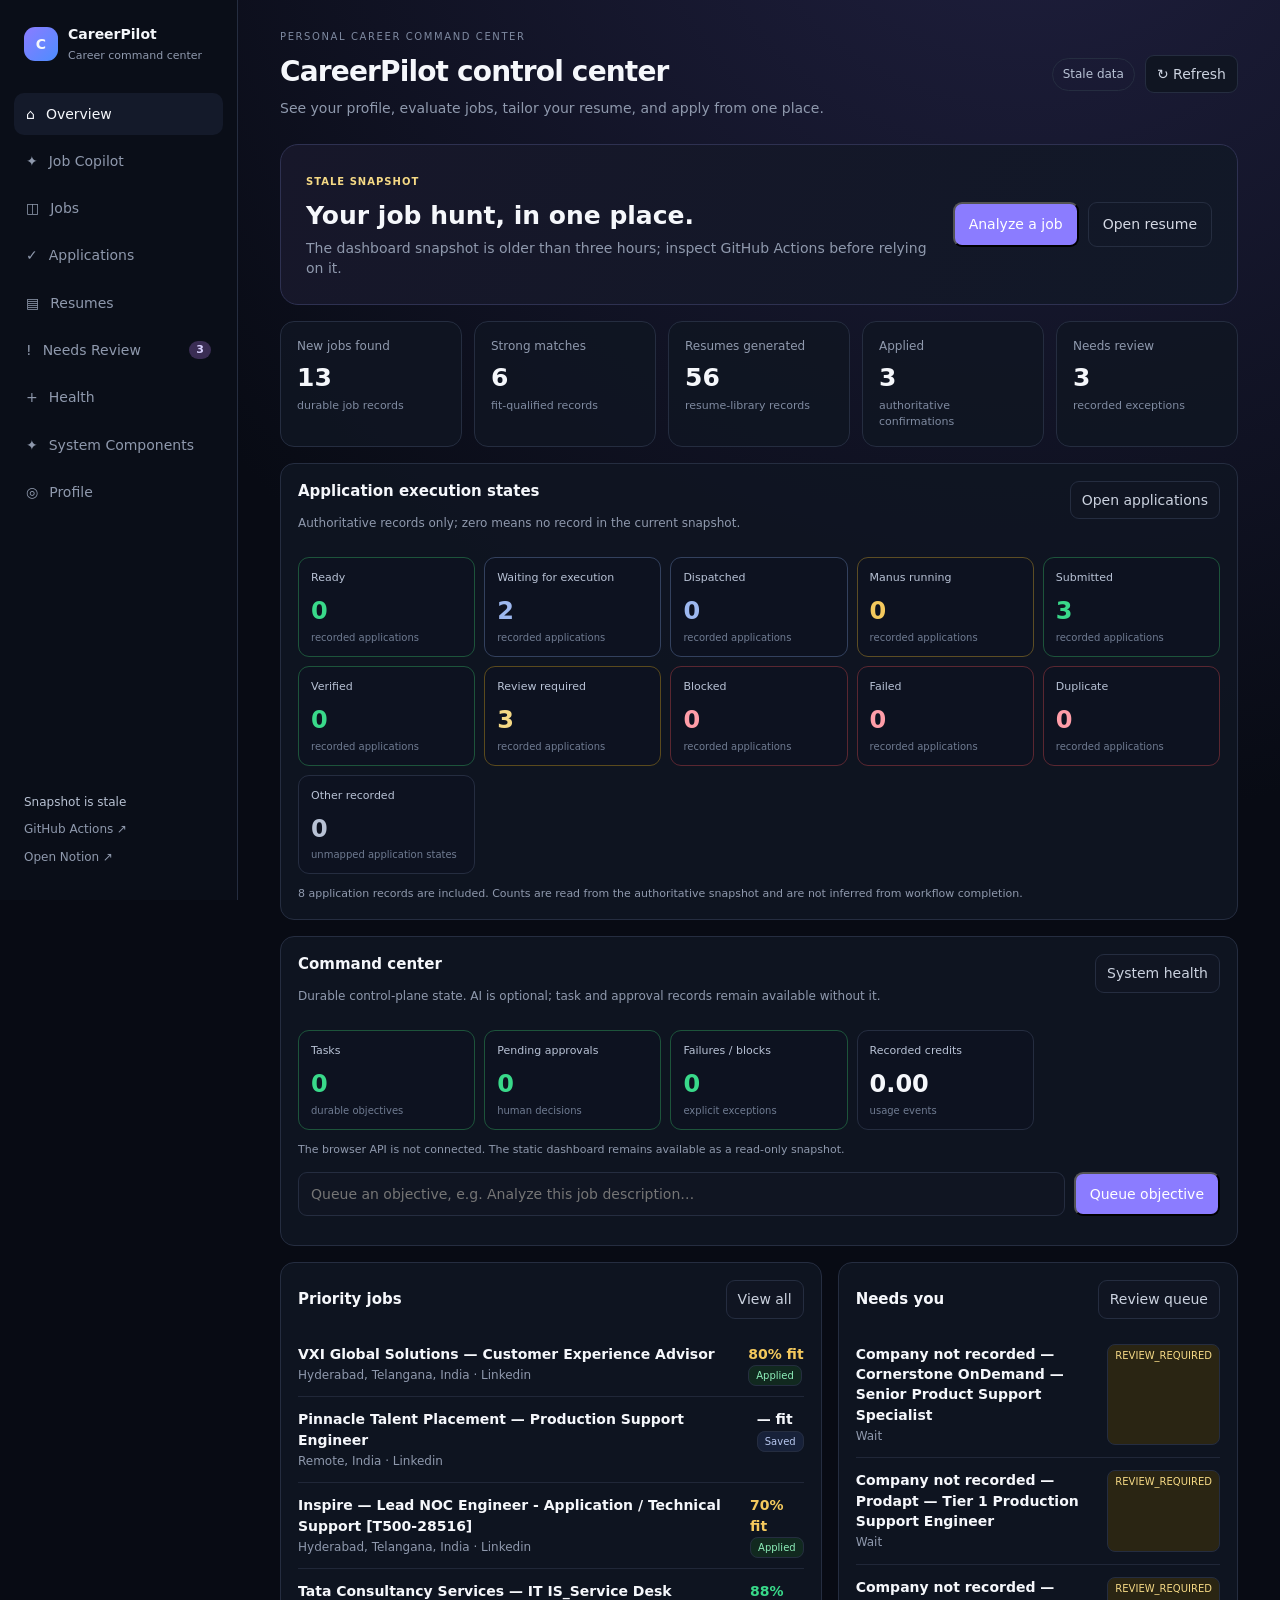
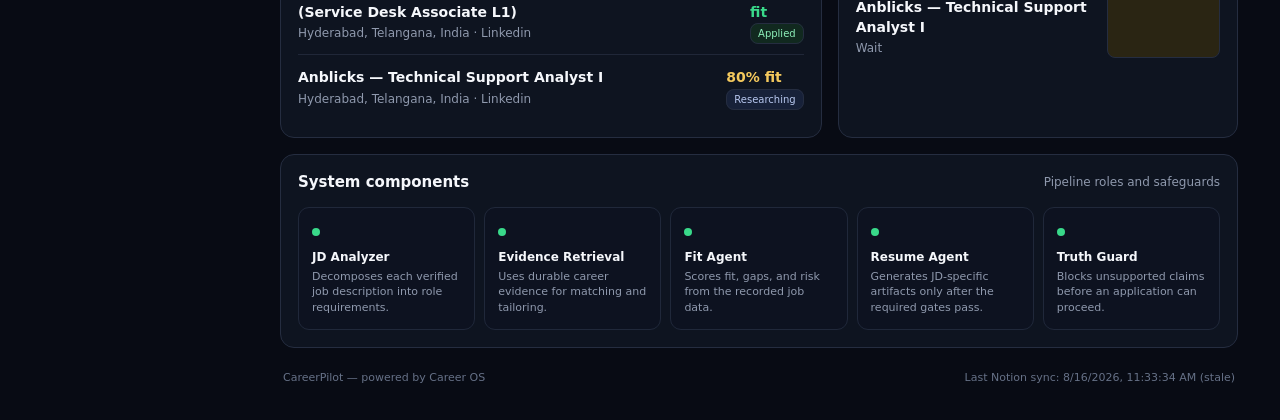
==== commit e4555da3: "feat(dashboard): add usable job copilot and resume workspace" ====
--- a/dashboard/index.html
+++ b/dashboard/index.html
@@ -4,15 +4,16 @@
   <meta charset="utf-8" />
   <meta name="viewport" content="width=device-width,initial-scale=1" />
   <meta name="theme-color" content="#0b1020" />
-  <title>Career OS — Control Center</title>
+  <title>CareerPilot — Control Center</title>
   <link rel="stylesheet" href="styles.css" />
 </head>
 <body>
   <div class="app-shell">
     <aside class="sidebar">
-      <div class="brand"><div class="brand-mark">C</div><div><strong>Career OS</strong><span>Control Center</span></div></div>
+      <div class="brand"><div class="brand-mark">C</div><div><strong>CareerPilot</strong><span>Career command center</span></div></div>
       <nav>
         <button class="nav active" data-view="overview">⌂ <span>Overview</span></button>
+        <button class="nav" data-view="copilot">✦ <span>Job Copilot</span></button>
         <button class="nav" data-view="jobs">◫ <span>Jobs</span></button>
         <button class="nav" data-view="applications">✓ <span>Applications</span></button>
         <button class="nav" data-view="resumes">▤ <span>Resumes</span></button>
@@ -30,23 +31,28 @@
 
     <main class="main">
       <header class="topbar">
-        <div><p class="eyebrow">PERSONAL CAREER OPERATING SYSTEM</p><h1 id="pageTitle">Career OS control center</h1><p class="sub">You review exceptions. The pipeline records evidence-backed state.</p></div>
+        <div><p class="eyebrow">PERSONAL CAREER COMMAND CENTER</p><h1 id="pageTitle">CareerPilot control center</h1><p class="sub">See your profile, evaluate jobs, tailor your resume, and apply from one place.</p></div>
         <div class="top-actions"><span id="liveStatus" class="live blocked"><i></i> Data unavailable</span><button id="refresh" class="ghost">↻ Refresh</button></div>
       </header>
 
       <section id="overview" class="view active-view">
         <div class="hero-card">
-          <div><span id="automationPill" class="pill warning">SYNC BLOCKED</span><h2>Your job hunt, in one place.</h2><p id="dataNotice">No authoritative Career OS dashboard snapshot is available.</p></div>
-          <div class="hero-actions"><a class="primary" href="https://github.com/Subratrout-486/Career-OS/actions" target="_blank" rel="noopener">Open automation</a><button class="secondary" data-view-jump="review">Review exceptions</button></div>
+          <div><span id="automationPill" class="pill warning">SYNC BLOCKED</span><h2>Your job hunt, in one place.</h2><p id="dataNotice">No authoritative CareerPilot dashboard snapshot is available.</p></div>
+          <div class="hero-actions"><button class="primary" data-view-jump="copilot">Analyze a job</button><button class="secondary" data-view-jump="resumes">Open resume</button></div>
         </div>
         <div class="stats" id="stats"></div>
         <div class="card status-card"><div class="card-head"><div><h3>Application execution states</h3><p class="muted">Authoritative records only; zero means no record in the current snapshot.</p></div><button data-view-jump="applications">Open applications</button></div><div id="statusSummary" class="status-grid"></div><p id="statusSummaryNote" class="status-summary-note"></p></div>
         <div class="card status-card"><div class="card-head"><div><h3>Command center</h3><p class="muted">Durable control-plane state. AI is optional; task and approval records remain available without it.</p></div><button data-view-jump="health">System health</button></div><div id="controlPlaneSummary" class="status-grid"></div><p id="controlPlaneNote" class="status-summary-note"></p><form id="objectiveForm" class="objective-form"><input id="objectiveInput" required maxlength="2000" placeholder="Queue an objective, e.g. Analyze this job description…" /><button class="primary" type="submit">Queue objective</button></form><p id="objectiveMessage" class="status-summary-note"></p></div>
+        <div class="grid two"><div class="card"><div class="card-head"><h3>Priority jobs</h3><button data-view-jump="jobs">View all</button></div><div id="priorityJobs"></div></div><div class="card"><div class="card-head"><h3>Needs you</h3><button data-view-jump="review">Review queue</button></div><div id="reviewList"></div></div></div>
+        <div class="card"><div class="card-head"><h3>System components</h3><span class="muted">Pipeline roles and safeguards</span></div><div class="agent-strip" id="agentStrip"></div></div>
+      </section>
+
+      <section id="copilot" class="view">
+        <div class="section-head"><div><h2>Job Copilot</h2><p>Paste a JD or capture one from the Jobs page. This workspace gives you a fast, evidence-aware fit assessment and a tailored resume draft.</p></div></div>
         <div class="grid two">
-          <div class="card"><div class="card-head"><h3>Priority jobs</h3><button data-view-jump="jobs">View all</button></div><div id="priorityJobs"></div></div>
-          <div class="card"><div class="card-head"><h3>Needs you</h3><button data-view-jump="review">Review queue</button></div><div id="reviewList"></div></div>
+          <div class="card"><div class="card-head"><h3>1. Job input</h3><span class="muted">Paste the JD</span></div><input id="copilotCompany" class="copilot-input" placeholder="Company (optional)" /><input id="copilotTitle" class="copilot-input" placeholder="Job title (optional)" /><input id="copilotUrl" class="copilot-input" placeholder="Job URL (optional)" /><textarea id="jobText" class="job-text" rows="16" placeholder="Paste the complete job description here…"></textarea><div class="hero-actions"><button id="analyzeJob" class="primary">Analyze fit</button><button id="clearJob" class="secondary">Clear</button></div><p id="copilotMessage" class="status-summary-note"></p></div>
+          <div class="card"><div class="card-head"><h3>2. Fit assessment</h3><span id="fitBadge" class="pill warning">NOT ANALYZED</span></div><div id="fitResult" class="copilot-result"><p class="muted">Paste a job description and select Analyze fit.</p></div><div id="gapList"></div><div class="card-head copilot-actions-head"><h3>3. Tailored resume</h3><button id="generateResume" class="secondary" disabled>Generate</button></div><div id="resumePreview" class="resume-preview"><p class="muted">Your tailored resume will appear here after analysis.</p></div><div class="hero-actions"><button id="printResume" class="primary" disabled>Print / Save PDF</button><button id="applyJob" class="secondary" disabled>Open job to apply</button></div></div>
         </div>
-        <div class="card"><div class="card-head"><h3>System components</h3><span class="muted">Pipeline roles and safeguards</span></div><div class="agent-strip" id="agentStrip"></div></div>
       </section>
 
       <section id="jobs" class="view"><div class="section-head"><div><h2>Jobs</h2><p>Durable opportunities and evidence-based fit.</p></div><input id="jobSearch" placeholder="Search company or role…" /></div><div class="card table-card"><div id="jobsTable"></div></div></section>
@@ -55,11 +61,12 @@
       <section id="review" class="view"><div class="section-head"><div><h2>Needs Review</h2><p>Only durable exceptions that require your attention.</p></div></div><div id="reviewCards" class="review-cards"></div></section>
       <section id="health" class="view"><div class="section-head"><div><h2>Health status</h2><p>Latest recorded integration and pipeline state. Unchecked means no evidence has been collected.</p></div></div><div class="card"><div id="healthList"></div></div></section>
       <section id="agents" class="view"><div class="section-head"><div><h2>System components</h2><p>Responsibilities enforced by the Career OS pipeline.</p></div></div><div id="agentsGrid" class="agent-grid"></div></section>
-      <section id="profile" class="view"><div class="section-head"><div><h2>Profile & rules</h2><p>Your reusable application facts and user-controlled answers.</p></div></div><div class="profile-grid" id="profileGrid"></div></section>
+      <section id="profile" class="view"><div class="section-head"><div><h2>Profile & resume</h2><p>Canonical profile and evidence rules used by the Job Copilot.</p></div></div><div class="profile-grid" id="profileGrid"></div><div class="card resume-source-card"><h3>Canonical resume</h3><p class="muted">The tailoring engine uses the repository's canonical master profile as the source of truth. Unconfirmed skills are not promoted into professional experience.</p><div id="canonicalResume"></div></div></section>
 
-      <footer><span>Career OS Control Center</span><span id="lastSync">Notion sync blocked — no dashboard state is inferred.</span></footer>
+      <footer><span>CareerPilot — powered by Career OS</span><span id="lastSync">Notion sync blocked — no dashboard state is inferred.</span></footer>
     </main>
   </div>
   <script src="app.js"></script>
+  <script src="copilot.js"></script>
 </body>
 </html>
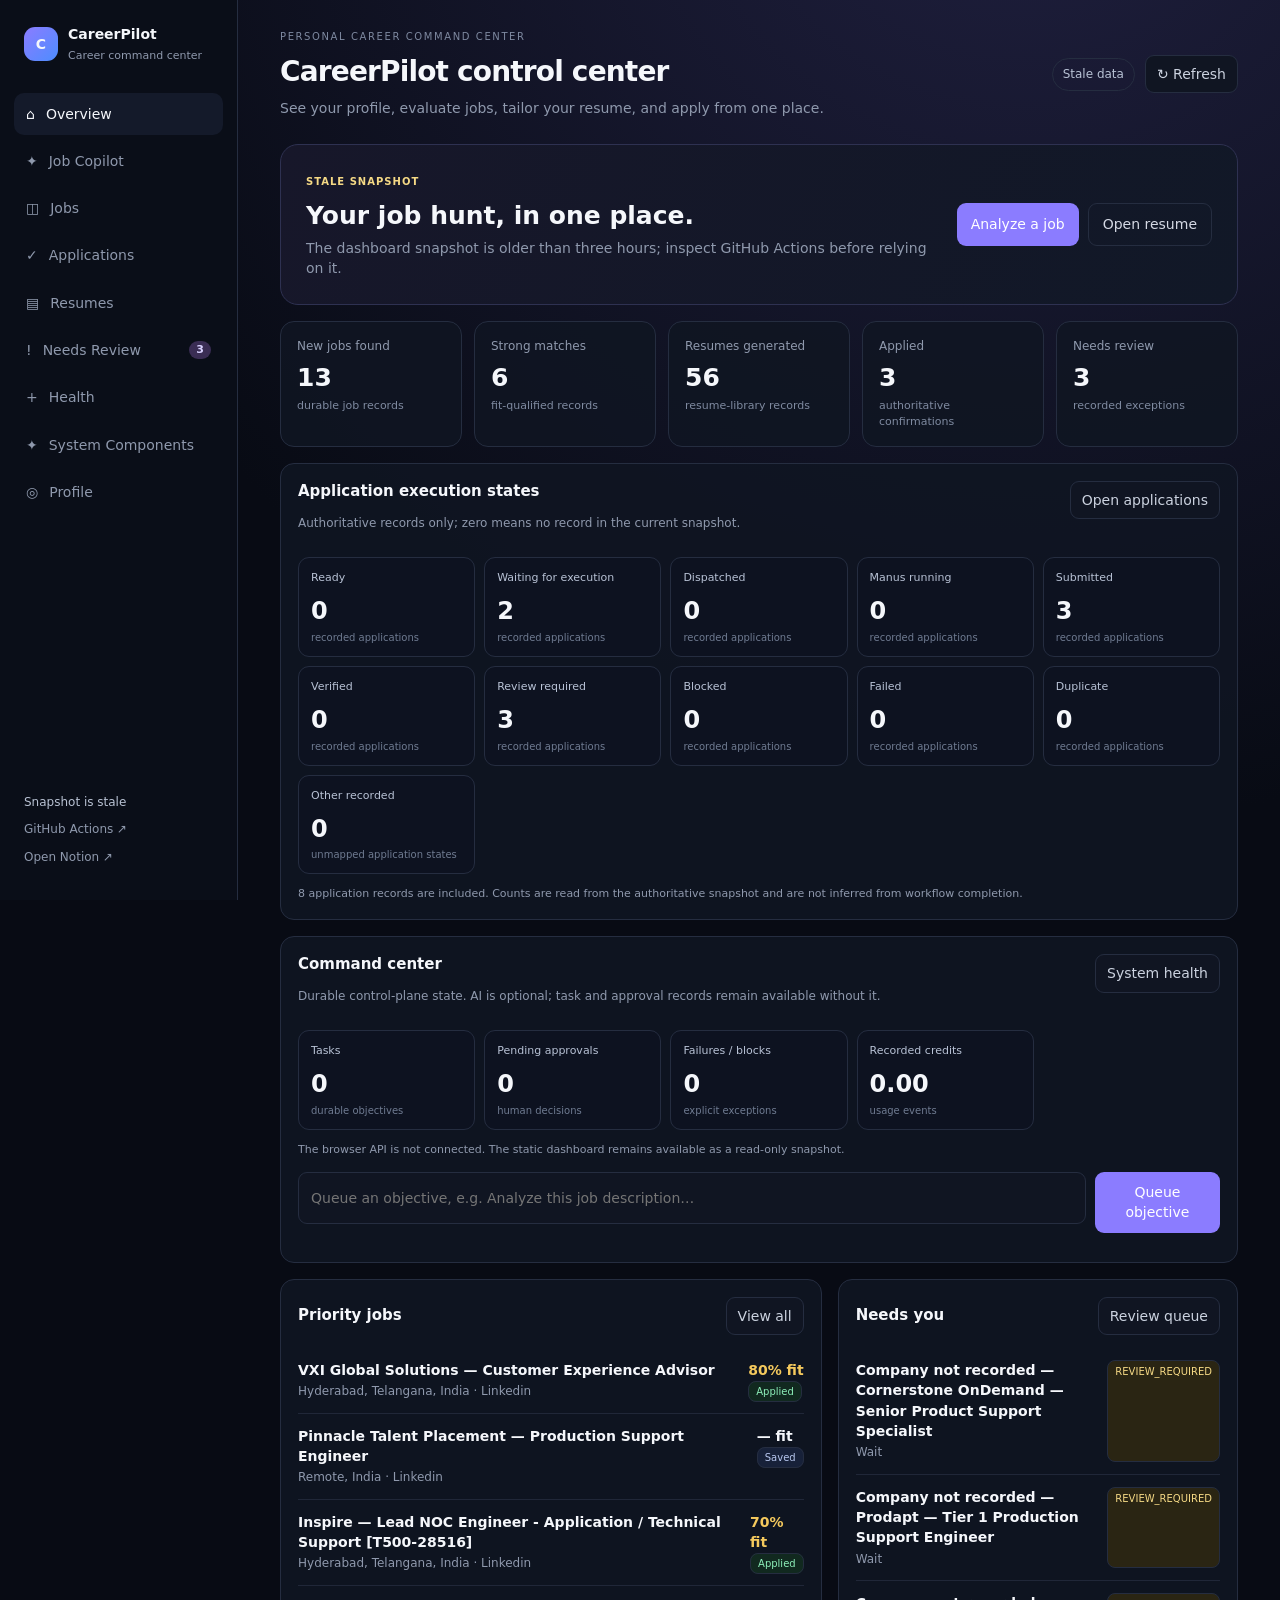
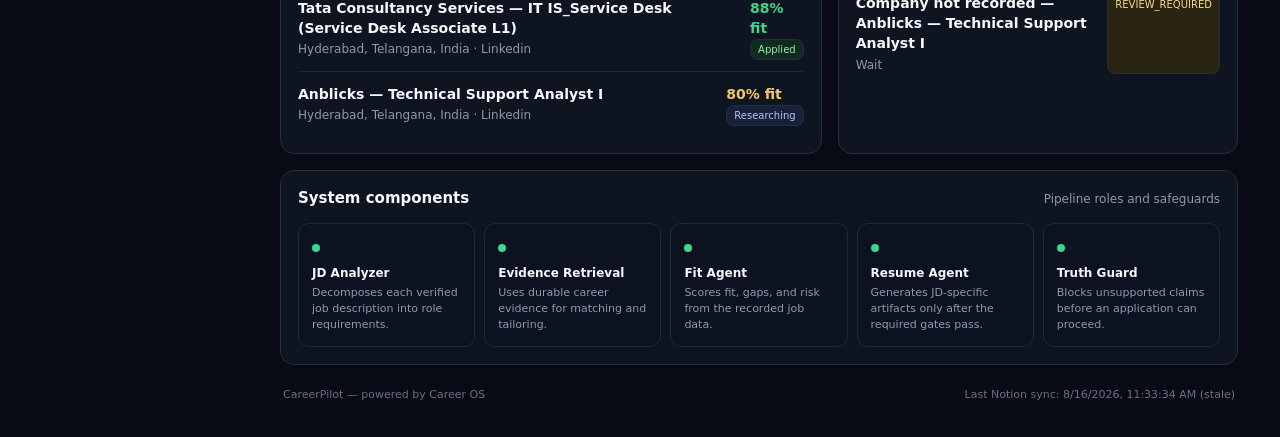
==== commit b413c5ed: "feat(dashboard): expose CareerPilot job capture in navigation" ====
--- a/dashboard/index.html
+++ b/dashboard/index.html
@@ -28,45 +28,20 @@
         <a href="https://www.notion.so/" target="_blank" rel="noopener">Open Notion ↗</a>
       </div>
     </aside>
-
     <main class="main">
-      <header class="topbar">
-        <div><p class="eyebrow">PERSONAL CAREER COMMAND CENTER</p><h1 id="pageTitle">CareerPilot control center</h1><p class="sub">See your profile, evaluate jobs, tailor your resume, and apply from one place.</p></div>
-        <div class="top-actions"><span id="liveStatus" class="live blocked"><i></i> Data unavailable</span><button id="refresh" class="ghost">↻ Refresh</button></div>
-      </header>
-
-      <section id="overview" class="view active-view">
-        <div class="hero-card">
-          <div><span id="automationPill" class="pill warning">SYNC BLOCKED</span><h2>Your job hunt, in one place.</h2><p id="dataNotice">No authoritative CareerPilot dashboard snapshot is available.</p></div>
-          <div class="hero-actions"><button class="primary" data-view-jump="copilot">Analyze a job</button><button class="secondary" data-view-jump="resumes">Open resume</button></div>
-        </div>
-        <div class="stats" id="stats"></div>
-        <div class="card status-card"><div class="card-head"><div><h3>Application execution states</h3><p class="muted">Authoritative records only; zero means no record in the current snapshot.</p></div><button data-view-jump="applications">Open applications</button></div><div id="statusSummary" class="status-grid"></div><p id="statusSummaryNote" class="status-summary-note"></p></div>
-        <div class="card status-card"><div class="card-head"><div><h3>Command center</h3><p class="muted">Durable control-plane state. AI is optional; task and approval records remain available without it.</p></div><button data-view-jump="health">System health</button></div><div id="controlPlaneSummary" class="status-grid"></div><p id="controlPlaneNote" class="status-summary-note"></p><form id="objectiveForm" class="objective-form"><input id="objectiveInput" required maxlength="2000" placeholder="Queue an objective, e.g. Analyze this job description…" /><button class="primary" type="submit">Queue objective</button></form><p id="objectiveMessage" class="status-summary-note"></p></div>
-        <div class="grid two"><div class="card"><div class="card-head"><h3>Priority jobs</h3><button data-view-jump="jobs">View all</button></div><div id="priorityJobs"></div></div><div class="card"><div class="card-head"><h3>Needs you</h3><button data-view-jump="review">Review queue</button></div><div id="reviewList"></div></div></div>
-        <div class="card"><div class="card-head"><h3>System components</h3><span class="muted">Pipeline roles and safeguards</span></div><div class="agent-strip" id="agentStrip"></div></div>
-      </section>
-
-      <section id="copilot" class="view">
-        <div class="section-head"><div><h2>Job Copilot</h2><p>Paste a JD or capture one from the Jobs page. This workspace gives you a fast, evidence-aware fit assessment and a tailored resume draft.</p></div></div>
-        <div class="grid two">
-          <div class="card"><div class="card-head"><h3>1. Job input</h3><span class="muted">Paste the JD</span></div><input id="copilotCompany" class="copilot-input" placeholder="Company (optional)" /><input id="copilotTitle" class="copilot-input" placeholder="Job title (optional)" /><input id="copilotUrl" class="copilot-input" placeholder="Job URL (optional)" /><textarea id="jobText" class="job-text" rows="16" placeholder="Paste the complete job description here…"></textarea><div class="hero-actions"><button id="analyzeJob" class="primary">Analyze fit</button><button id="clearJob" class="secondary">Clear</button></div><p id="copilotMessage" class="status-summary-note"></p></div>
-          <div class="card"><div class="card-head"><h3>2. Fit assessment</h3><span id="fitBadge" class="pill warning">NOT ANALYZED</span></div><div id="fitResult" class="copilot-result"><p class="muted">Paste a job description and select Analyze fit.</p></div><div id="gapList"></div><div class="card-head copilot-actions-head"><h3>3. Tailored resume</h3><button id="generateResume" class="secondary" disabled>Generate</button></div><div id="resumePreview" class="resume-preview"><p class="muted">Your tailored resume will appear here after analysis.</p></div><div class="hero-actions"><button id="printResume" class="primary" disabled>Print / Save PDF</button><button id="applyJob" class="secondary" disabled>Open job to apply</button></div></div>
-        </div>
-      </section>
-
+      <header class="topbar"><div><p class="eyebrow">PERSONAL CAREER COMMAND CENTER</p><h1 id="pageTitle">CareerPilot control center</h1><p class="sub">See your profile, evaluate jobs, tailor your resume, and apply from one place.</p></div><div class="top-actions"><span id="liveStatus" class="live blocked"><i></i> Data unavailable</span><button id="refresh" class="ghost">↻ Refresh</button></div></header>
+      <section id="overview" class="view active-view"><div class="hero-card"><div><span id="automationPill" class="pill warning">SYNC BLOCKED</span><h2>Your job hunt, in one place.</h2><p id="dataNotice">No authoritative CareerPilot dashboard snapshot is available.</p></div><div class="hero-actions"><button class="primary" data-view-jump="copilot">Analyze a job</button><button class="secondary" data-view-jump="resumes">Open resume</button></div></div><div class="stats" id="stats"></div><div class="card status-card"><div class="card-head"><div><h3>Application execution states</h3><p class="muted">Authoritative records only; zero means no record in the current snapshot.</p></div><button data-view-jump="applications">Open applications</button></div><div id="statusSummary" class="status-grid"></div><p id="statusSummaryNote" class="status-summary-note"></p></div><div class="card status-card"><div class="card-head"><div><h3>Command center</h3><p class="muted">Durable control-plane state. AI is optional; task and approval records remain available without it.</p></div><button data-view-jump="health">System health</button></div><div id="controlPlaneSummary" class="status-grid"></div><p id="controlPlaneNote" class="status-summary-note"></p><form id="objectiveForm" class="objective-form"><input id="objectiveInput" required maxlength="2000" placeholder="Queue an objective, e.g. Analyze this job description…" /><button class="primary" type="submit">Queue objective</button></form><p id="objectiveMessage" class="status-summary-note"></p></div><div class="grid two"><div class="card"><div class="card-head"><h3>Priority jobs</h3><button data-view-jump="jobs">View all</button></div><div id="priorityJobs"></div></div><div class="card"><div class="card-head"><h3>Needs you</h3><button data-view-jump="review">Review queue</button></div><div id="reviewList"></div></div></div><div class="card"><div class="card-head"><h3>System components</h3><span class="muted">Pipeline roles and safeguards</span></div><div class="agent-strip" id="agentStrip"></div></div></section>
+      <section id="copilot" class="view"><div class="section-head"><div><h2>Job Copilot</h2><p>Paste a JD or capture one from the Jobs page. Get a fast, evidence-aware fit assessment and a tailored resume draft.</p></div></div><div class="grid two"><div class="card"><div class="card-head"><h3>1. Job input</h3><span class="muted">Paste the JD</span></div><input id="copilotCompany" class="copilot-input" placeholder="Company (optional)" /><input id="copilotTitle" class="copilot-input" placeholder="Job title (optional)" /><input id="copilotUrl" class="copilot-input" placeholder="Job URL (optional)" /><textarea id="jobText" class="job-text" rows="16" placeholder="Paste the complete job description here…"></textarea><div class="hero-actions"><button id="analyzeJob" class="primary">Analyze fit</button><button id="clearJob" class="secondary">Clear</button></div><p id="copilotMessage" class="status-summary-note"></p></div><div class="card"><div class="card-head"><h3>2. Fit assessment</h3><span id="fitBadge" class="pill warning">NOT ANALYZED</span></div><div id="fitResult" class="copilot-result"><p class="muted">Paste a job description and select Analyze fit.</p></div><div id="gapList"></div><div class="card-head copilot-actions-head"><h3>3. Tailored resume</h3><button id="generateResume" class="secondary" disabled>Generate</button></div><div id="resumePreview" class="resume-preview"><p class="muted">Your tailored resume will appear here after analysis.</p></div><div class="hero-actions"><button id="printResume" class="primary" disabled>Print / Save PDF</button><button id="applyJob" class="secondary" disabled>Open job to apply</button></div></div></div></section>
       <section id="jobs" class="view"><div class="section-head"><div><h2>Jobs</h2><p>Durable opportunities and evidence-based fit.</p></div><input id="jobSearch" placeholder="Search company or role…" /></div><div class="card table-card"><div id="jobsTable"></div></div></section>
       <section id="applications" class="view"><div class="section-head"><div><h2>Applications</h2><p>Authoritative submissions and recorded blockers.</p></div></div><div class="card table-card"><div id="appsTable"></div></div></section>
       <section id="resumes" class="view"><div class="section-head"><div><h2>Resume Center</h2><p>JD-specific resume-library records and quality-gate evidence.</p></div></div><div class="card table-card"><div id="resumeTable"></div></div></section>
       <section id="review" class="view"><div class="section-head"><div><h2>Needs Review</h2><p>Only durable exceptions that require your attention.</p></div></div><div id="reviewCards" class="review-cards"></div></section>
       <section id="health" class="view"><div class="section-head"><div><h2>Health status</h2><p>Latest recorded integration and pipeline state. Unchecked means no evidence has been collected.</p></div></div><div class="card"><div id="healthList"></div></div></section>
       <section id="agents" class="view"><div class="section-head"><div><h2>System components</h2><p>Responsibilities enforced by the Career OS pipeline.</p></div></div><div id="agentsGrid" class="agent-grid"></div></section>
-      <section id="profile" class="view"><div class="section-head"><div><h2>Profile & resume</h2><p>Canonical profile and evidence rules used by the Job Copilot.</p></div></div><div class="profile-grid" id="profileGrid"></div><div class="card resume-source-card"><h3>Canonical resume</h3><p class="muted">The tailoring engine uses the repository's canonical master profile as the source of truth. Unconfirmed skills are not promoted into professional experience.</p><div id="canonicalResume"></div></div></section>
-
+      <section id="profile" class="view"><div class="section-head"><div><h2>Profile & resume</h2><p>Canonical profile and evidence rules used by the Job Copilot.</p></div></div><div class="profile-grid" id="profileGrid"></div><div class="card resume-source-card"><h3>Canonical resume</h3><p class="muted">The tailoring workspace uses the repository's canonical master profile as the source of truth. Unconfirmed skills are not promoted into professional experience.</p><div id="canonicalResume"></div></div></section>
       <footer><span>CareerPilot — powered by Career OS</span><span id="lastSync">Notion sync blocked — no dashboard state is inferred.</span></footer>
     </main>
   </div>
-  <script src="app.js"></script>
-  <script src="copilot.js"></script>
+  <script src="app.js"></script><script src="copilot.js"></script><script src="capture.js"></script>
 </body>
 </html>
--- a/dashboard/styles.css
+++ b/dashboard/styles.css
@@ -1,5 +1,2 @@
-:root{--bg:#080b14;--panel:#101522;--panel2:#141a2a;--line:#252d40;--text:#f5f7fb;--muted:#8f99ad;--accent:#8b7cff;--green:#39d98a;--yellow:#f4c95d;--red:#ff6b7a;--blue:#5ca8ff}*{box-sizing:border-box}body{margin:0;background:radial-gradient(circle at 80% -10%,#202040 0,#080b14 42%);color:var(--text);font:14px/1.45 Inter,ui-sans-serif,system-ui,-apple-system,BlinkMacSystemFont,"Segoe UI",sans-serif}button,input{font:inherit}.app-shell{display:flex;min-height:100vh}.sidebar{width:238px;border-right:1px solid var(--line);padding:22px 14px;display:flex;flex-direction:column;background:#0a0e18;position:sticky;top:0;height:100vh}.brand{display:flex;gap:10px;align-items:center;padding:2px 10px 28px}.brand-mark{width:34px;height:34px;border-radius:11px;background:linear-gradient(135deg,#8b7cff,#4d8dff);display:grid;place-items:center;font-weight:800}.brand strong{display:block}.brand span{font-size:11px;color:var(--muted)}nav{display:grid;gap:5px}.nav{border:0;background:transparent;color:var(--muted);padding:11px 12px;border-radius:10px;text-align:left;cursor:pointer;display:flex;align-items:center;gap:11px}.nav:hover,.nav.active{background:var(--panel2);color:var(--text)}.nav b{margin-left:auto;font-size:11px;background:#3a2d54;color:#d9d2ff;border-radius:20px;padding:1px 7px}.sidebar-bottom{margin-top:auto;display:grid;gap:10px;padding:12px 10px;font-size:12px}.sidebar-bottom a{color:var(--muted);text-decoration:none}.system{display:flex;gap:8px;align-items:center;color:#b9c2d3}.system i,.live i{width:7px;height:7px;border-radius:50%;background:var(--green);display:inline-block;box-shadow:0 0 12px var(--green)}.system.blocked i,.live.blocked i{background:var(--red);box-shadow:0 0 12px var(--red)}.system.healthy i,.live.healthy i{background:var(--green);box-shadow:0 0 12px var(--green)}.main{flex:1;max-width:1500px;margin:auto;padding:30px 42px}.topbar{display:flex;justify-content:space-between;gap:20px;margin-bottom:26px}.eyebrow{font-size:10px;letter-spacing:.16em;color:#7e89a0;margin:0 0 7px}.topbar h1{margin:0;font-size:28px;letter-spacing:-.03em}.sub,.section-head p{margin:6px 0 0;color:var(--muted)}.top-actions{display:flex;gap:10px;align-items:center}.live{padding:7px 10px;border:1px solid var(--line);border-radius:20px;color:#b8c2d5;font-size:12px;display:flex;gap:7px;align-items:center}.ghost,.card-head button{border:1px solid var(--line);background:var(--panel);color:#cbd2df;border-radius:9px;padding:8px 11px;cursor:pointer}.hero-card{border:1px solid #2e3151;background:linear-gradient(120deg,#17172a,#111827);border-radius:18px;padding:25px;display:flex;justify-content:space-between;gap:20px;align-items:center;margin-bottom:16px}.pill{font-size:10px;font-weight:700;letter-spacing:.1em}.green{color:#8ef0ba}.warning{color:#f5d985}.hero-card h2{font-size:25px;margin:7px 0 4px}.hero-card p{color:var(--muted);margin:0}.hero-actions{display:flex;gap:9px;white-space:nowrap}.primary,.secondary{border-radius:9px;padding:10px 14px;text-decoration:none;cursor:pointer}.primary{background:var(--accent);color:white}.secondary{background:transparent;color:#d5d9e4;border:1px solid var(--line)}.stats{display:grid;grid-template-columns:repeat(5,1fr);gap:12px;margin-bottom:16px}.stat,.card{background:rgba(16,21,34,.86);border:1px solid var(--line);border-radius:14px}.stat{padding:16px}.stat .label{color:var(--muted);font-size:12px}.stat .value{font-size:25px;font-weight:750;margin-top:5px}.stat .delta{font-size:11px;color:#7f8aa0;margin-top:2px}.grid.two{display:grid;grid-template-columns:1.15fr .85fr;gap:16px;margin-bottom:16px}.card{padding:17px}.card-head{display:flex;align-items:center;justify-content:space-between;margin-bottom:13px}.card-head h3{margin:0;font-size:15px}.muted{color:var(--muted);font-size:12px}.job-row,.review-row{padding:12px 0;border-top:1px solid #202738;display:flex;justify-content:space-between;gap:14px}.job-row:first-child,.review-row:first-child{border-top:0}.job-title{font-weight:650}.job-meta{font-size:12px;color:var(--muted);margin-top:3px}.score{font-weight:750}.score.good{color:var(--green)}.score.mid{color:var(--yellow)}.status{font-size:10px;padding:4px 7px;border-radius:8px;border:1px solid var(--line);white-space:nowrap}.status.ready,.status.submitted{color:#8ef0ba;background:#11291f}.status.review{color:#f5d985;background:#2a2513}.status.blocked{color:#ff9da8;background:#2a151a}.status.neutral{color:#b8c2d5;background:#171c29}.agent-strip{display:grid;grid-template-columns:repeat(5,1fr);gap:9px}.agent{padding:13px;background:#0d1220;border:1px solid #20283a;border-radius:11px}.agent .dot{width:8px;height:8px;border-radius:50%;background:var(--green);display:inline-block;margin-right:7px}.agent h4{margin:8px 0 2px;font-size:12px}.agent p{margin:0;color:var(--muted);font-size:11px}.view{display:none}.active-view{display:block}.section-head{display:flex;justify-content:space-between;align-items:end;margin-bottom:16px}.section-head h2{margin:0;font-size:24px}.section-head input{width:260px;background:var(--panel);border:1px solid var(--line);border-radius:9px;padding:10px 12px;color:white;outline:0}.table-card{overflow:auto;padding:0}.table{width:100%;border-collapse:collapse}.table th,.table td{text-align:left;padding:13px 15px;border-bottom:1px solid #202738;vertical-align:top}.table th{font-size:11px;color:#7f8aa0;text-transform:uppercase;letter-spacing:.08em}.table td{font-size:13px}.review-cards{display:grid;gap:12px}.review-card{background:var(--panel);border:1px solid var(--line);border-left:3px solid var(--yellow);border-radius:12px;padding:16px}.review-card h3{margin:0 0 5px}.review-card p{margin:4px 0;color:var(--muted)}.agent-grid{display:grid;grid-template-columns:repeat(3,1fr);gap:12px}.agent-large{background:var(--panel);border:1px solid var(--line);border-radius:13px;padding:18px}.agent-large h3{margin:0 0 5px}.agent-large p{color:var(--muted);font-size:12px}.profile-grid{display:grid;grid-template-columns:repeat(2,1fr);gap:12px}.profile-item{background:var(--panel);border:1px solid var(--line);border-radius:12px;padding:15px}.profile-item .k{color:var(--muted);font-size:11px}.profile-item .v{font-weight:650;margin-top:4px}footer{display:flex;justify-content:space-between;color:#667187;font-size:11px;padding:22px 3px 4px}@media(max-width:900px){.sidebar{width:70px;padding:15px 8px}.brand div:not(.brand-mark),.nav span,.sidebar-bottom{display:none}.main{padding:22px}.stats{grid-template-columns:repeat(2,1fr)}.grid.two,.agent-grid,.profile-grid{grid-template-columns:1fr}.agent-strip{grid-template-columns:repeat(2,1fr)}.hero-card{display:block}.hero-actions{margin-top:15px}.section-head{align-items:stretch;gap:12px;flex-direction:column}.section-head input{width:100%}}@media(max-width:520px){.main{padding:16px}.topbar h1{font-size:22px}.top-actions{display:none}.stats{grid-template-columns:1fr 1fr}.agent-strip{grid-template-columns:1fr 1fr}.hero-card h2{font-size:20px}}
-
-.status-card{margin-bottom:16px}.status-card .card-head{align-items:flex-start}.status-card .card-head h3{margin-bottom:4px}.status-grid{display:grid;grid-template-columns:repeat(5,1fr);gap:9px}.status-metric{border:1px solid var(--line);border-radius:11px;padding:12px;background:#0d1220;min-width:0}.status-metric-label{font-size:11px;color:#b8c2d5;white-space:nowrap;overflow:hidden;text-overflow:ellipsis}.status-metric-value{font-size:24px;font-weight:780;margin-top:8px}.status-metric-note{font-size:10px;color:#6f7b91;margin-top:2px;line-height:1.3}.status-metric.ready,.status-metric.submitted,.status-metric.verified{border-color:#1d543b}.status-metric.ready .status-metric-value,.status-metric.submitted .status-metric-value,.status-metric.verified .status-metric-value{color:var(--green)}.status-metric.waiting,.status-metric.dispatched{border-color:#33415e}.status-metric.waiting .status-metric-value,.status-metric.dispatched .status-metric-value{color:#9db8ef}.status-metric.running{border-color:#5c4d24}.status-metric.running .status-metric-value{color:var(--yellow)}.status-metric.review{border-color:#5a4a1d}.status-metric.review .status-metric-value{color:#f5d985}.status-metric.blocked,.status-metric.failed,.status-metric.duplicate{border-color:#5a2731}.status-metric.blocked .status-metric-value,.status-metric.failed .status-metric-value,.status-metric.duplicate .status-metric-value{color:#ff9da8}.status-metric.other .status-metric-value{color:#b8c2d5}.status-summary-note{margin:12px 0 0;color:var(--muted);font-size:11px}.status.running{color:#f5d985;background:#2a2513}.status.failed,.status.duplicate{color:#ff9da8;background:#2a151a}.status.verified{color:#8ef0ba;background:#11291f}.status.waiting,.status.dispatched{color:#b8c8f0;background:#172139}.record-link{color:#b8c8f0;text-decoration:none}.record-link:hover{text-decoration:underline}@media(max-width:1100px){.status-grid{grid-template-columns:repeat(3,1fr)}}@media(max-width:900px){.status-grid{grid-template-columns:repeat(2,1fr)}}@media(max-width:520px){.status-grid{grid-template-columns:1fr 1fr}.status-card .card-head{display:block}.status-card .card-head button{margin-top:10px}}
-
-.objective-form{display:flex;gap:9px;margin-top:14px}.objective-form input{flex:1;min-width:0;background:var(--panel);border:1px solid var(--line);border-radius:9px;padding:10px 12px;color:white;outline:0}.objective-form input:focus{border-color:var(--accent)}@media(max-width:520px){.objective-form{display:grid}.objective-form button{width:100%}}
+:root{--bg:#080b14;--panel:#101522;--panel2:#141a2a;--line:#252d40;--text:#f5f7fb;--muted:#8f99ad;--accent:#8b7cff;--green:#39d98a;--yellow:#f4c95d;--red:#ff6b7a;--blue:#5ca8ff}*{box-sizing:border-box}body{margin:0;background:radial-gradient(circle at 80% -10%,#202040 0,#080b14 42%);color:var(--text);font:14px/1.45 Inter,ui-sans-serif,system-ui,-apple-system,BlinkMacSystemFont,"Segoe UI",sans-serif}button,input,textarea{font:inherit}.app-shell{display:flex;min-height:100vh}.sidebar{width:238px;border-right:1px solid var(--line);padding:22px 14px;display:flex;flex-direction:column;background:#0a0e18;position:sticky;top:0;height:100vh}.brand{display:flex;gap:10px;align-items:center;padding:2px 10px 28px}.brand-mark{width:34px;height:34px;border-radius:11px;background:linear-gradient(135deg,#8b7cff,#4d8dff);display:grid;place-items:center;font-weight:800}.brand strong{display:block}.brand span{font-size:11px;color:var(--muted)}nav{display:grid;gap:5px}.nav{border:0;background:transparent;color:var(--muted);padding:11px 12px;border-radius:10px;text-align:left;cursor:pointer;display:flex;align-items:center;gap:11px}.nav:hover,.nav.active{background:var(--panel2);color:var(--text)}.nav b{margin-left:auto;font-size:11px;background:#3a2d54;color:#d9d2ff;border-radius:20px;padding:1px 7px}.sidebar-bottom{margin-top:auto;display:grid;gap:10px;padding:12px 10px;font-size:12px}.sidebar-bottom a{color:var(--muted);text-decoration:none}.system{display:flex;gap:8px;align-items:center;color:#b9c2d3}.system i,.live i{width:7px;height:7px;border-radius:50%;background:var(--green);display:inline-block;box-shadow:0 0 12px var(--green)}.system.blocked i,.live.blocked i{background:var(--red);box-shadow:0 0 12px var(--red)}.system.healthy i,.live.healthy i{background:var(--green);box-shadow:0 0 12px var(--green)}.main{flex:1;max-width:1500px;margin:auto;padding:30px 42px}.topbar{display:flex;justify-content:space-between;gap:20px;margin-bottom:26px}.eyebrow{font-size:10px;letter-spacing:.16em;color:#7e89a0;margin:0 0 7px}.topbar h1{margin:0;font-size:28px;letter-spacing:-.03em}.sub,.section-head p{margin:6px 0 0;color:var(--muted)}.top-actions{display:flex;gap:10px;align-items:center}.live{padding:7px 10px;border:1px solid var(--line);border-radius:20px;color:#b8c2d5;font-size:12px;display:flex;gap:7px;align-items:center}.ghost,.card-head button{border:1px solid var(--line);background:var(--panel);color:#cbd2df;border-radius:9px;padding:8px 11px;cursor:pointer}.hero-card{border:1px solid #2e3151;background:linear-gradient(120deg,#17172a,#111827);border-radius:18px;padding:25px;display:flex;justify-content:space-between;gap:20px;align-items:center;margin-bottom:16px}.pill{font-size:10px;font-weight:700;letter-spacing:.1em}.green{color:#8ef0ba}.warning{color:#f5d985}.red{color:#ff9da8}.hero-card h2{font-size:25px;margin:7px 0 4px}.hero-card p{color:var(--muted);margin:0}.hero-actions{display:flex;gap:9px;white-space:nowrap}.primary,.secondary{border-radius:9px;padding:10px 14px;text-decoration:none;cursor:pointer}.primary{background:var(--accent);color:white;border:0}.secondary{background:transparent;color:#d5d9e4;border:1px solid var(--line)}button:disabled{opacity:.45;cursor:not-allowed}.stats{display:grid;grid-template-columns:repeat(5,1fr);gap:12px;margin-bottom:16px}.stat,.card{background:rgba(16,21,34,.86);border:1px solid var(--line);border-radius:14px}.stat{padding:16px}.stat .label{color:var(--muted);font-size:12px}.stat .value{font-size:25px;font-weight:750;margin-top:5px}.stat .delta{font-size:11px;color:#7f8aa0;margin-top:2px}.grid.two{display:grid;grid-template-columns:1.15fr .85fr;gap:16px;margin-bottom:16px}.card{padding:17px}.card-head{display:flex;align-items:center;justify-content:space-between;margin-bottom:13px}.card-head h3{margin:0;font-size:15px}.muted{color:var(--muted);font-size:12px}.job-row,.review-row{padding:12px 0;border-top:1px solid #202738;display:flex;justify-content:space-between;gap:14px}.job-row:first-child,.review-row:first-child{border-top:0}.job-title{font-weight:650}.job-meta{font-size:12px;color:var(--muted);margin-top:3px}.score{font-weight:750}.score.good{color:var(--green)}.score.mid{color:var(--yellow)}.status{font-size:10px;padding:4px 7px;border-radius:8px;border:1px solid var(--line);white-space:nowrap}.status.ready,.status.submitted,.status.verified{color:#8ef0ba;background:#11291f}.status.review{color:#f5d985;background:#2a2513}.status.blocked,.status.failed,.status.duplicate{color:#ff9da8;background:#2a151a}.status.neutral{color:#b8c2d5;background:#171c29}.status.running{color:#f5d985;background:#2a2513}.status.waiting,.status.dispatched{color:#b8c8f0;background:#172139}.agent-strip{display:grid;grid-template-columns:repeat(5,1fr);gap:9px}.agent{padding:13px;background:#0d1220;border:1px solid #20283a;border-radius:11px}.agent .dot{width:8px;height:8px;border-radius:50%;background:var(--green);display:inline-block;margin-right:7px}.agent h4{margin:8px 0 2px;font-size:12px}.agent p{margin:0;color:var(--muted);font-size:11px}.view{display:none}.active-view{display:block}.section-head{display:flex;justify-content:space-between;align-items:end;margin-bottom:16px}.section-head h2{margin:0;font-size:24px}.section-head input{width:260px;background:var(--panel);border:1px solid var(--line);border-radius:9px;padding:10px 12px;color:white;outline:0}.table-card{overflow:auto;padding:0}.table{width:100%;border-collapse:collapse}.table th,.table td{text-align:left;padding:13px 15px;border-bottom:1px solid #202738;vertical-align:top}.table th{font-size:11px;color:#7f8aa0;text-transform:uppercase;letter-spacing:.08em}.table td{font-size:13px}.review-cards{display:grid;gap:12px}.review-card{background:var(--panel);border:1px solid var(--line);border-left:3px solid var(--yellow);border-radius:12px;padding:16px}.review-card h3{margin:0 0 5px}.review-card p{margin:4px 0;color:var(--muted)}.agent-grid{display:grid;grid-template-columns:repeat(3,1fr);gap:12px}.agent-large{background:var(--panel);border:1px solid var(--line);border-radius:13px;padding:18px}.agent-large h3{margin:0 0 5px}.agent-large p{color:var(--muted);font-size:12px}.profile-grid{display:grid;grid-template-columns:repeat(2,1fr);gap:12px}.profile-item{background:var(--panel);border:1px solid var(--line);border-radius:12px;padding:15px}.profile-item .k{color:var(--muted);font-size:11px}.profile-item .v{font-weight:650;margin-top:4px}footer{display:flex;justify-content:space-between;color:#667187;font-size:11px;padding:22px 3px 4px}.status-card{margin-bottom:16px}.status-card .card-head{align-items:flex-start}.status-card .card-head h3{margin-bottom:4px}.status-grid{display:grid;grid-template-columns:repeat(5,1fr);gap:9px}.status-metric{border:1px solid var(--line);border-radius:11px;padding:12px;background:#0d1220;min-width:0}.status-metric-label{font-size:11px;color:#b8c2d5;white-space:nowrap;overflow:hidden;text-overflow:ellipsis}.status-metric-value{font-size:24px;font-weight:780;margin-top:8px}.status-metric-note{font-size:10px;color:#6f7b91;margin-top:2px;line-height:1.3}.status-summary-note{margin:12px 0 0;color:var(--muted);font-size:11px}.objective-form{display:flex;gap:9px;margin-top:14px}.objective-form input,.copilot-input,.job-text{width:100%;background:var(--panel);border:1px solid var(--line);border-radius:9px;padding:10px 12px;color:white;outline:0;margin-bottom:9px}.objective-form input:focus,.copilot-input:focus,.job-text:focus{border-color:var(--accent)}.job-text{resize:vertical;min-height:260px}.copilot-result{padding:10px 0}.copilot-score{display:flex;align-items:baseline;gap:10px}.copilot-score strong{font-size:42px;letter-spacing:-.04em}.copilot-score span{color:var(--muted);font-size:12px}.copilot-gaps{margin-top:12px;border-top:1px solid var(--line);padding-top:10px}.copilot-gaps h4{margin:0 0 7px}.gap{display:flex;justify-content:space-between;gap:12px;padding:8px 0;border-bottom:1px solid #202738;font-size:12px}.gap span{color:var(--muted);text-align:right}.gap.good{border:0;color:var(--green)}.gap.good span{color:var(--muted)}.copilot-actions-head{margin-top:18px;border-top:1px solid var(--line);padding-top:16px}.resume-source-card{margin-top:16px}.resume-preview{background:#f7f7f4;color:#171a21;border-radius:10px;padding:28px;margin-top:10px;max-height:650px;overflow:auto}.resume-doc{max-width:820px;margin:auto;font-family:Arial,Helvetica,sans-serif;font-size:12px;line-height:1.4}.resume-doc header{text-align:center;border-bottom:1px solid #c9c9c9;padding-bottom:10px;margin-bottom:12px}.resume-doc h1{font-size:23px;margin:0 0 4px}.resume-doc header p{margin:0;color:#555}.resume-doc h4{font-size:11px;letter-spacing:.08em;border-bottom:1px solid #999;padding-bottom:3px;margin:14px 0 6px}.resume-doc h5{font-size:12px;margin:9px 0 3px}.resume-doc h5 span{font-weight:400;float:right}.resume-doc p{margin:4px 0}.resume-doc ul{margin:4px 0 0 18px;padding:0}.resume-doc li{margin:2px 0}.resume-note{border-top:1px dashed #aaa;margin-top:12px;padding-top:8px;font-size:10px;color:#555}.record-link{color:#b8c8f0;text-decoration:none}.record-link:hover{text-decoration:underline}@media(max-width:1100px){.status-grid{grid-template-columns:repeat(3,1fr)}}@media(max-width:900px){.sidebar{width:70px;padding:15px 8px}.brand div:not(.brand-mark),.nav span,.sidebar-bottom{display:none}.main{padding:22px}.stats{grid-template-columns:repeat(2,1fr)}.grid.two,.agent-grid,.profile-grid{grid-template-columns:1fr}.agent-strip{grid-template-columns:repeat(2,1fr)}.hero-card{display:block}.hero-actions{margin-top:15px}.section-head{align-items:stretch;gap:12px;flex-direction:column}.section-head input{width:100%}.status-grid{grid-template-columns:repeat(2,1fr)}}@media(max-width:520px){.main{padding:16px}.topbar h1{font-size:22px}.top-actions{display:none}.stats{grid-template-columns:1fr 1fr}.agent-strip{grid-template-columns:1fr 1fr}.hero-card h2{font-size:20px}.objective-form{display:grid}.objective-form button{width:100%}.resume-preview{padding:15px}.resume-doc h5 span{float:none;display:block;color:#666}.gap{display:block}.gap span{display:block;text-align:left;margin-top:3px}}
+@media print{body{background:white}.sidebar,.topbar,.hero-actions,.section-head,#copilot> .section-head,#fitBadge,#fitResult,#gapList,.copilot-actions-head,#printResume,#applyJob,footer{display:none!important}.main{padding:0;max-width:none}.view{display:none!important}.active-view#copilot{display:block!important}.card{border:0;background:white;padding:0}.resume-preview{max-height:none;overflow:visible;background:white;padding:0}.resume-doc{max-width:none;color:#111}}
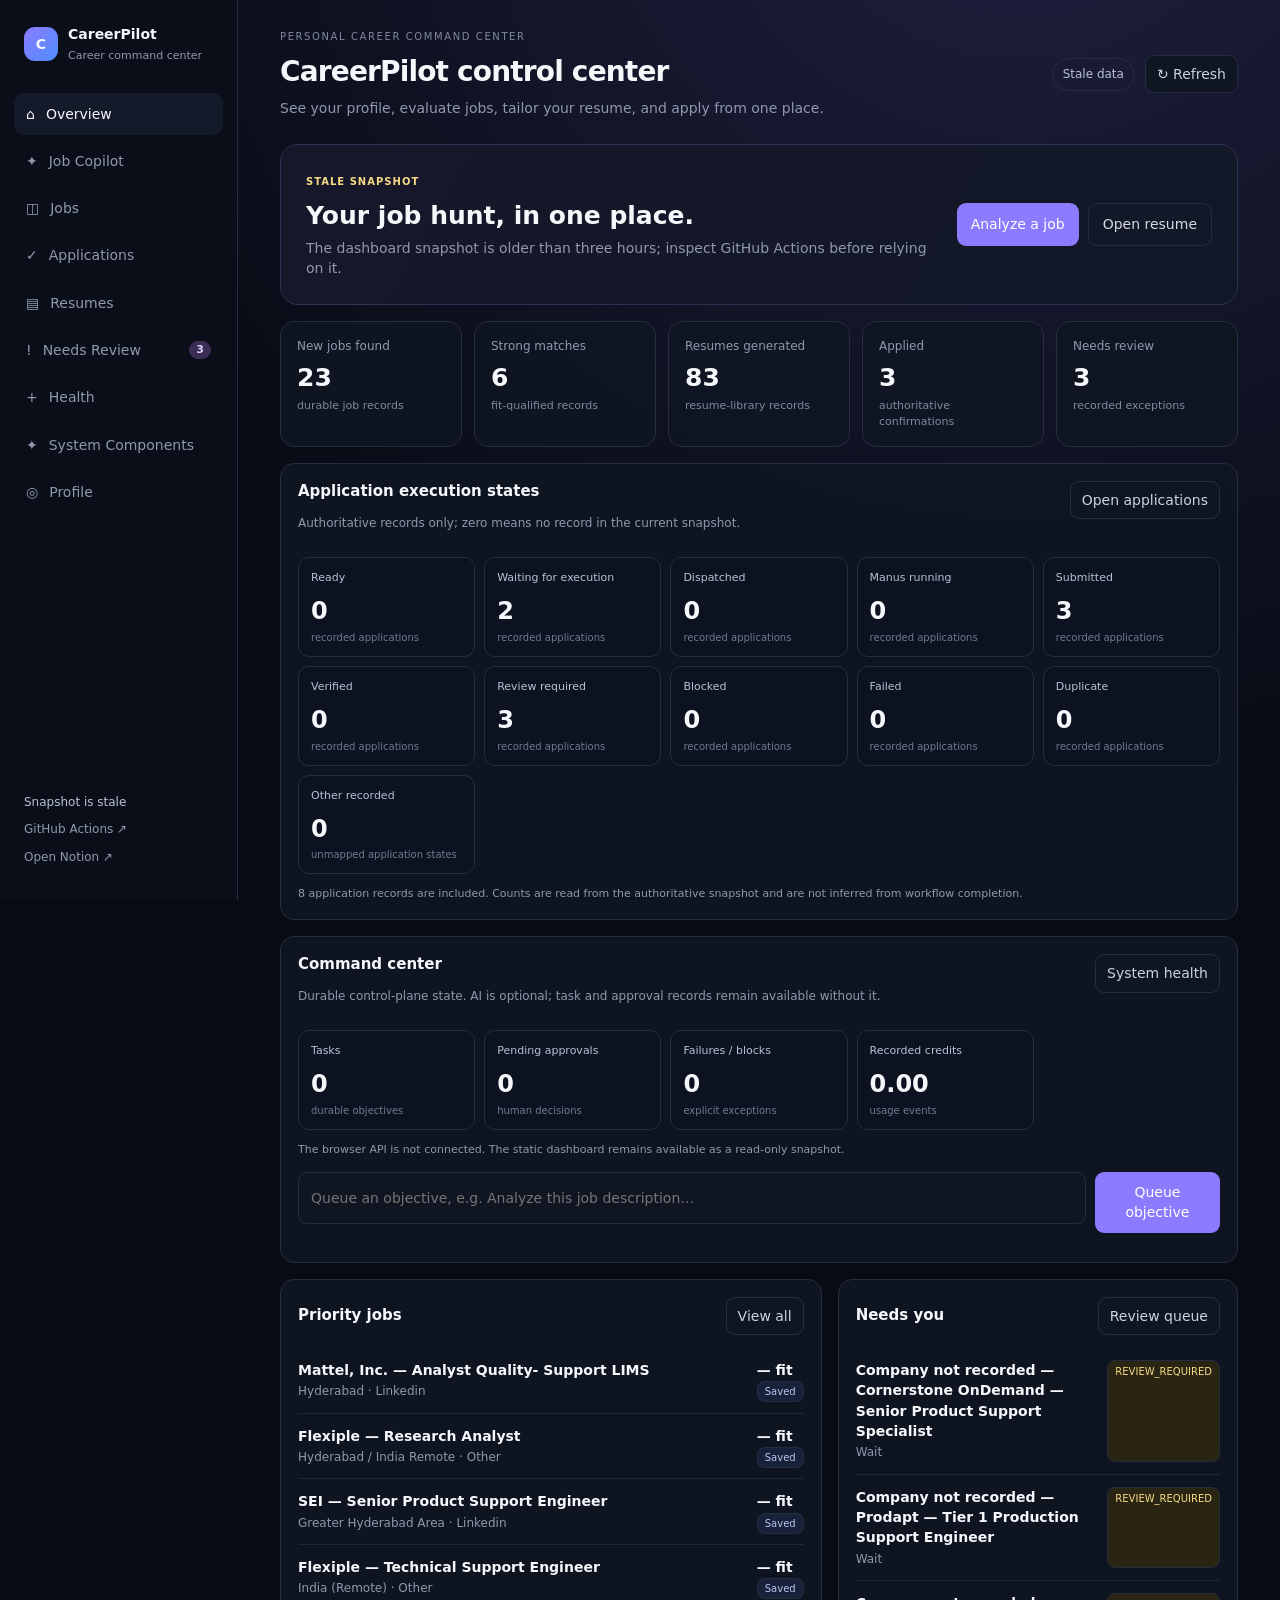
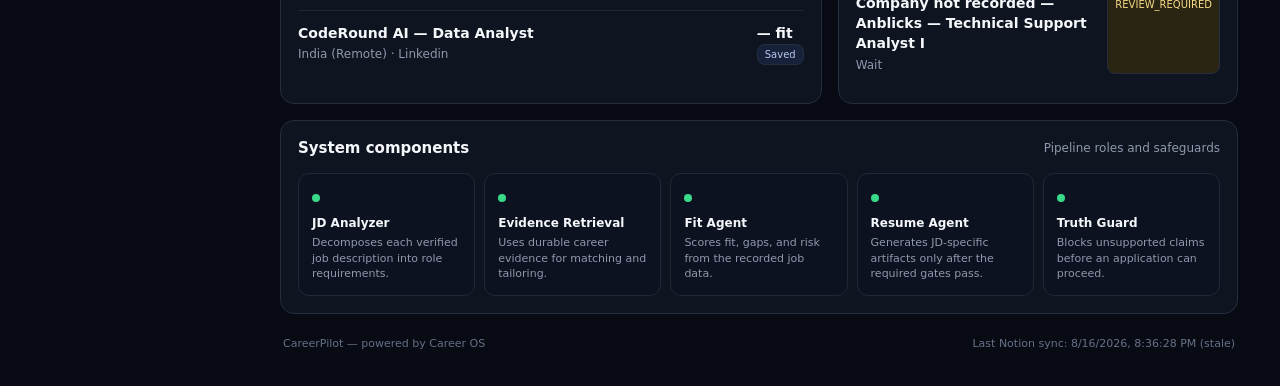
==== commit 165d18c5: "chore: refresh CareerPilot dashboard deployment" ====
--- a/dashboard/index.html
+++ b/dashboard/index.html
@@ -4,7 +4,8 @@
   <meta charset="utf-8" />
   <meta name="viewport" content="width=device-width,initial-scale=1" />
   <meta name="theme-color" content="#0b1020" />
-  <title>CareerPilot — Control Center</title>
+  <meta name="description" content="CareerPilot — personal Career OS control center for jobs, applications, resumes, evidence, and review." />
+  <title>CareerPilot — Career OS Control Center</title>
   <link rel="stylesheet" href="styles.css" />
 </head>
 <body>
